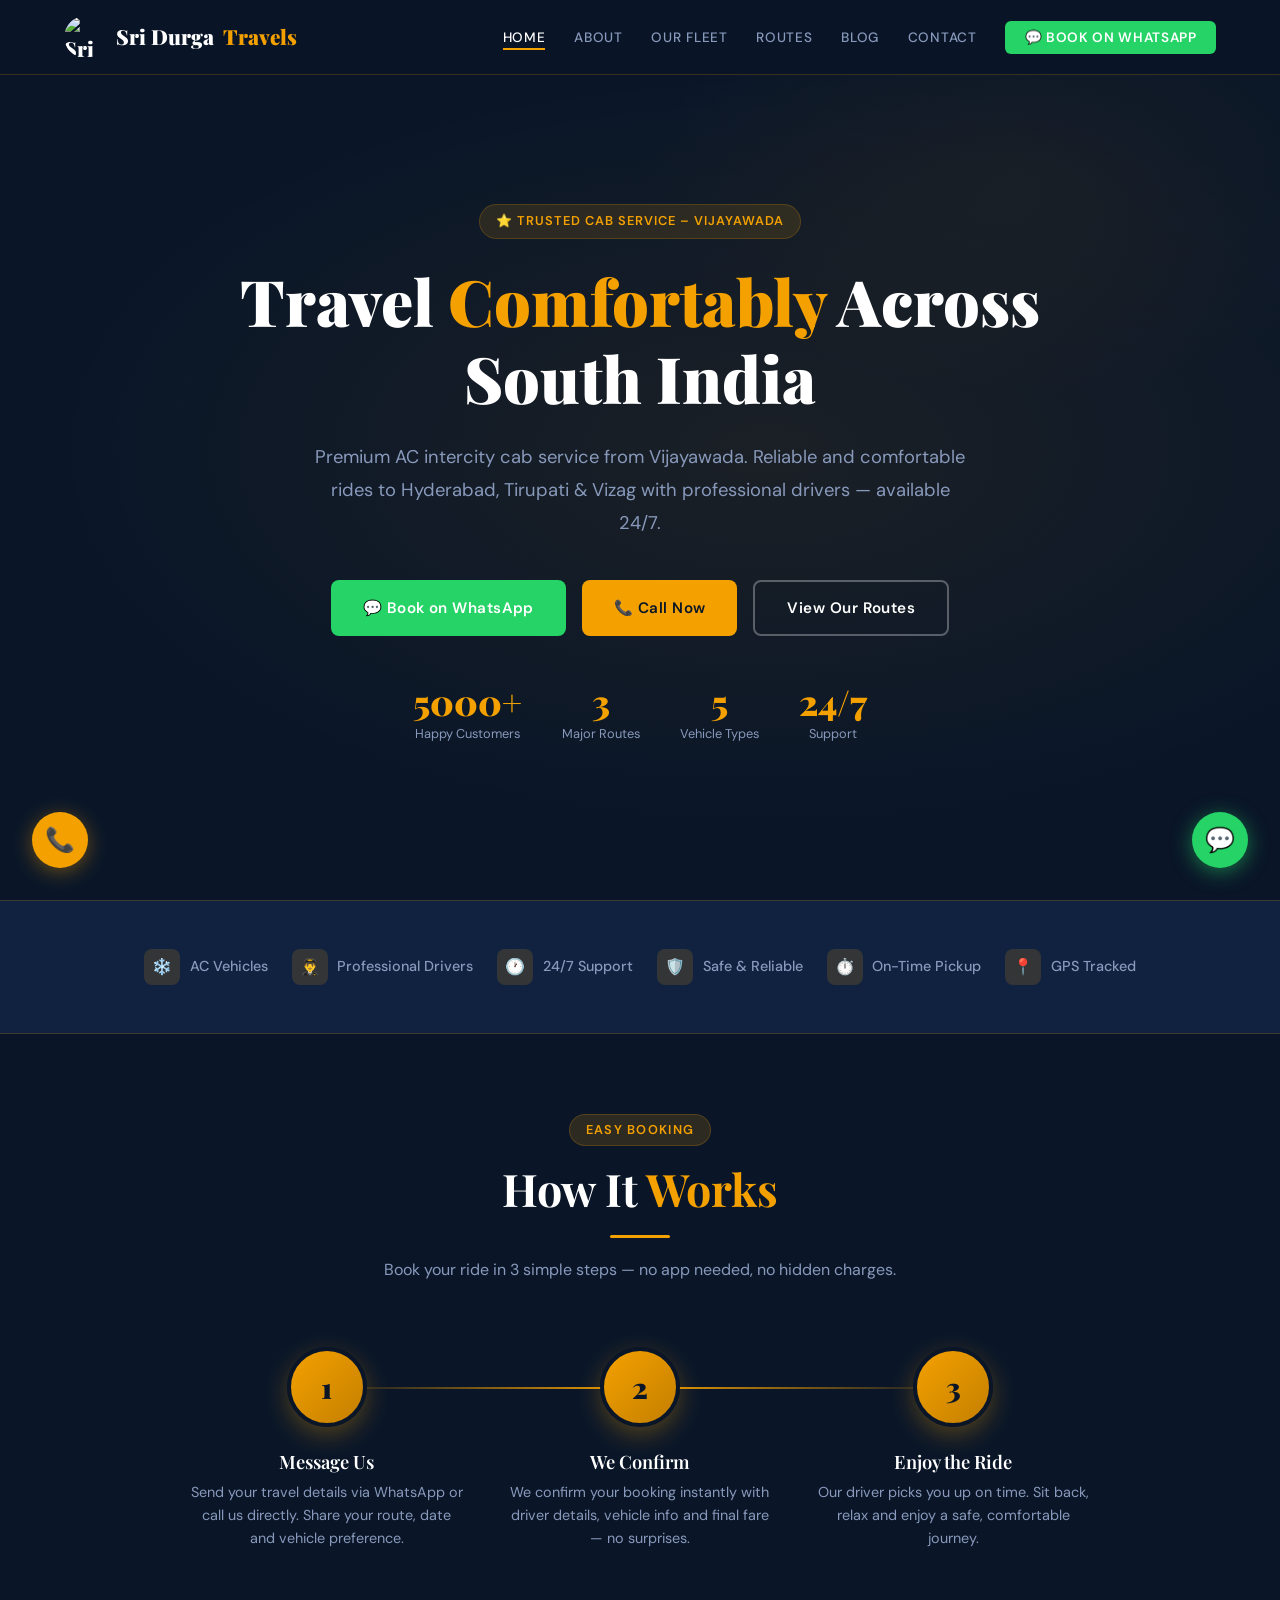
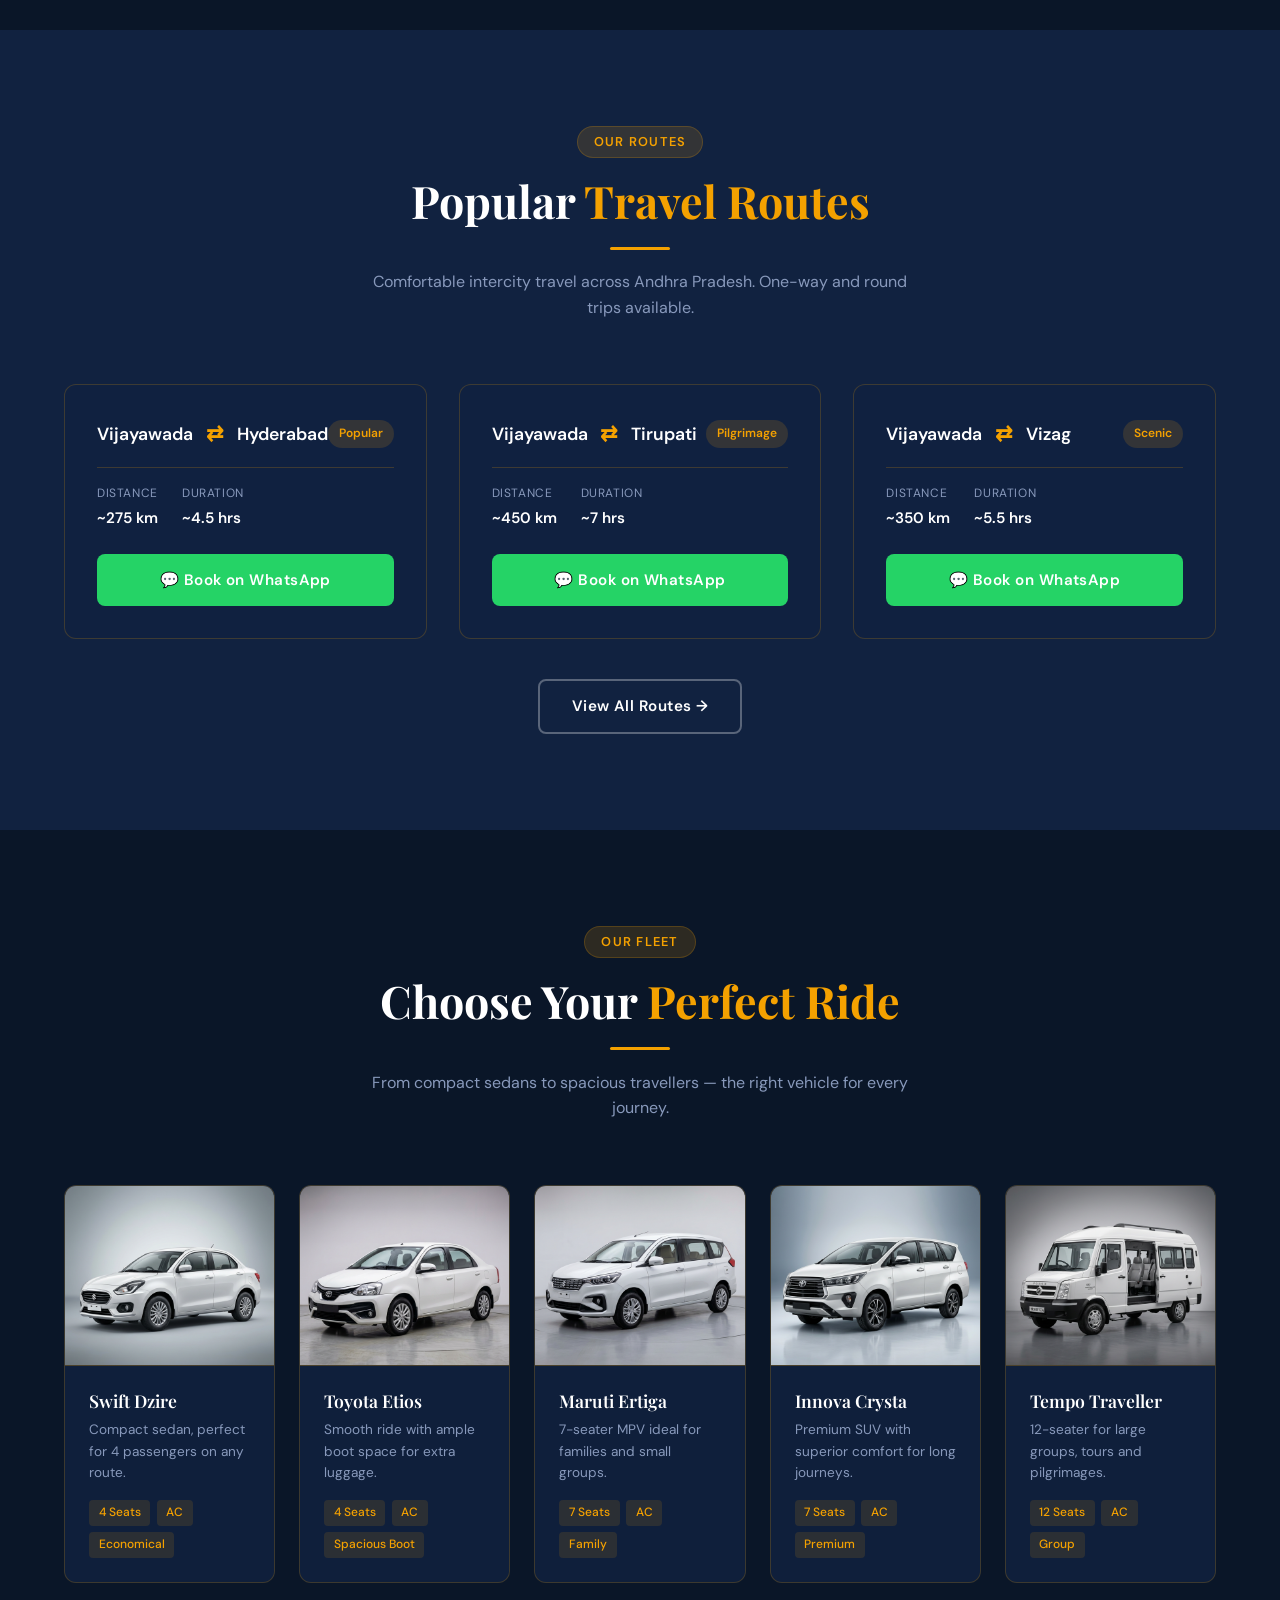
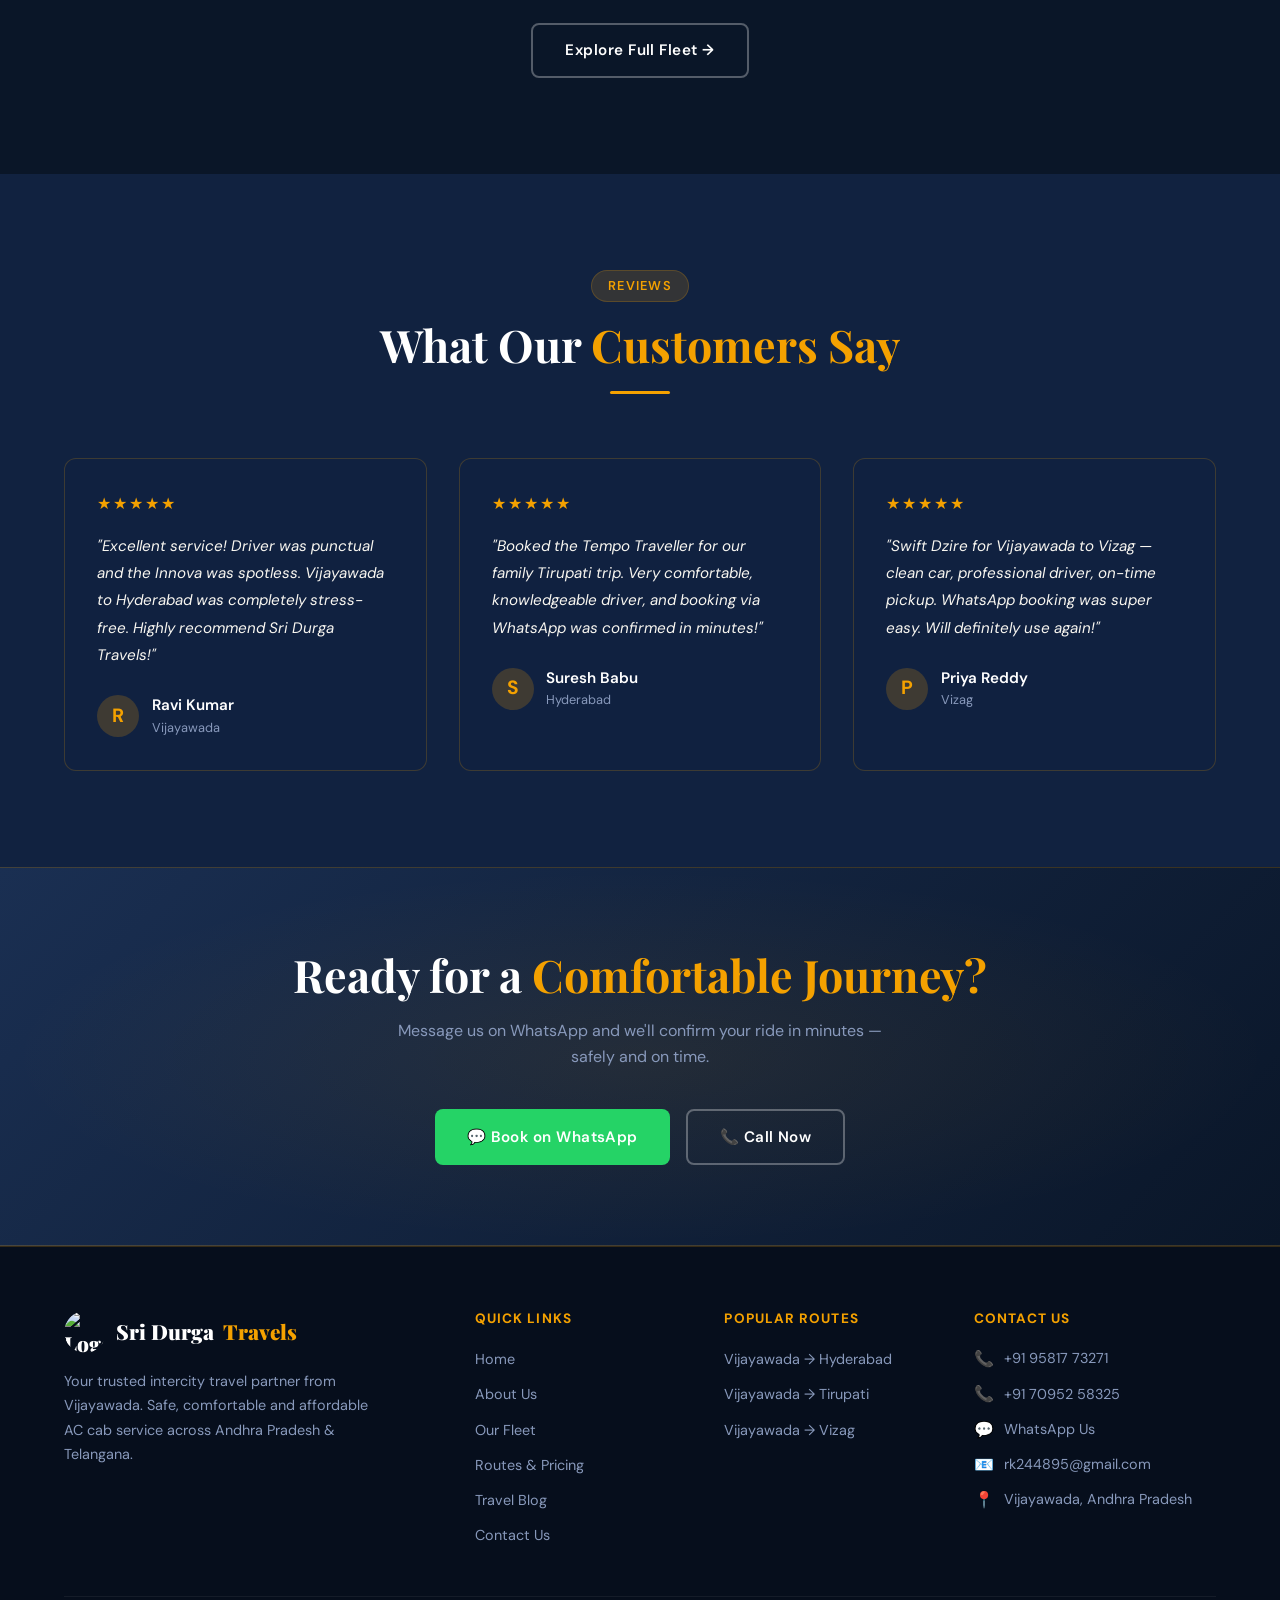
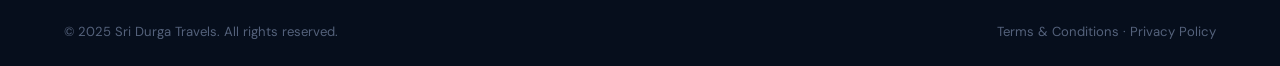
==== index.html @ 7896c354 "Initialize project" ====
<!DOCTYPE html>
<html lang="en">

<head>
  <meta charset="UTF-8" />
  <meta name="viewport" content="width=device-width, initial-scale=1.0" />
  <title>Sri Durga Travels – Premium Intercity Cab Service | Vijayawada</title>
  <meta name="description"
    content="Sri Durga Travels – Premium AC cab service from Vijayawada to Hyderabad, Tirupati, Vizag. Swift Dzire, Etios, Ertiga, Innova Crysta, Tempo Traveller.">
  <link rel="stylesheet" href="css/styles.css" />
  <style>
    .hero {
      min-height: 100vh;
      display: flex;
      align-items: center;
      padding: 8rem 5% 5rem;
      position: relative;
      overflow: hidden;
      background: var(--navy);
    }

    .hero::before {
      content: '';
      position: absolute;
      inset: 0;
      background: radial-gradient(ellipse 80% 60% at 60% 50%, rgba(244, 161, 0, 0.07) 0%, transparent 70%),
        radial-gradient(ellipse 50% 40% at 80% 20%, rgba(244, 161, 0, 0.05) 0%, transparent 60%);
    }

    .hero-road {
      position: absolute;
      bottom: 0;
      left: 0;
      right: 0;
      height: 180px;
      background: linear-gradient(to top, rgba(10, 22, 40, 0.9), transparent);
      z-index: 1;
    }

    .hero-content {
      max-width: 800px;
      margin: 0 auto;
      text-align: center;
      position: relative;
      z-index: 2;
    }

    .hero-badge {
      display: inline-flex;
      align-items: center;
      gap: 0.5rem;
      background: rgba(244, 161, 0, 0.12);
      border: 1px solid var(--border);
      padding: 0.4rem 1rem;
      border-radius: 50px;
      font-size: 0.8rem;
      font-weight: 600;
      color: var(--gold);
      letter-spacing: 0.08em;
      text-transform: uppercase;
      margin-bottom: 1.5rem;
      animation: fadeUp 0.6s ease both;
    }

    .hero-title {
      margin-bottom: 1.5rem;
      animation: fadeUp 0.6s 0.1s ease both;
      opacity: 0;
    }

    .hero-title em {
      font-style: normal;
      color: var(--gold);
    }

    .hero-desc {
      font-size: 1.15rem;
      line-height: 1.8;
      margin-bottom: 2.5rem;
      animation: fadeUp 0.6s 0.2s ease both;
      opacity: 0;
      max-width: 650px;
      margin-left: auto;
      margin-right: auto;
    }

    .hero-actions {
      display: flex;
      gap: 1rem;
      flex-wrap: wrap;
      justify-content: center;
      animation: fadeUp 0.6s 0.3s ease both;
      opacity: 0;
    }

    .hero-stats {
      display: flex;
      gap: 2.5rem;
      margin-top: 3rem;
      justify-content: center;
      animation: fadeUp 0.6s 0.4s ease both;
      opacity: 0;
    }

    .stat-num {
      font-family: 'Playfair Display', serif;
      font-size: 2.2rem;
      font-weight: 900;
      color: var(--gold);
      line-height: 1;
    }

    .stat-label {
      font-size: 0.8rem;
      color: var(--text-muted);
      margin-top: 0.3rem;
    }

    .route-card {
      padding: 2rem;
      display: flex;
      flex-direction: column;
      gap: 1rem;
    }

    .route-header {
      display: flex;
      align-items: center;
      justify-content: space-between;
    }

    .route-cities {
      display: flex;
      align-items: center;
      gap: 0.8rem;
      font-size: 1.1rem;
      font-weight: 600;
    }

    .route-arrow {
      color: var(--gold);
      font-size: 1.3rem;
    }

    .route-badge {
      background: rgba(244, 161, 0, 0.15);
      color: var(--gold);
      padding: 0.25rem 0.7rem;
      border-radius: 20px;
      font-size: 0.75rem;
      font-weight: 600;
    }

    .route-meta {
      display: flex;
      gap: 1.5rem;
    }

    .route-meta-item {
      display: flex;
      flex-direction: column;
      gap: 0.2rem;
    }

    .route-meta-label {
      font-size: 0.75rem;
      color: var(--text-muted);
      text-transform: uppercase;
      letter-spacing: 0.05em;
    }

    .route-meta-value {
      font-size: 0.95rem;
      font-weight: 600;
      color: var(--white);
    }

    .route-divider {
      height: 1px;
      background: var(--border);
    }

    .vehicle-icon {
      height: 180px;
      display: flex;
      align-items: center;
      justify-content: center;
      background: linear-gradient(135deg, rgba(244, 161, 0, 0.08), rgba(244, 161, 0, 0.02));
      border-bottom: 1px solid var(--border);
      overflow: hidden;
      padding: 0;
    }

    .vehicle-icon img {
      width: 100%;
      height: 100%;
      object-fit: cover;
      transition: var(--transition);
    }

    .card:hover .vehicle-icon img {
      transform: scale(1.05);
    }

    .vehicle-info {
      padding: 1.5rem;
    }

    .vehicle-info h3 {
      margin-bottom: 0.5rem;
      font-size: 1.1rem;
    }

    .vehicle-info p {
      font-size: 0.85rem;
      margin-bottom: 1rem;
    }

    .vehicle-tags {
      display: flex;
      flex-wrap: wrap;
      gap: 0.4rem;
    }

    .tag {
      background: rgba(244, 161, 0, 0.12);
      color: var(--gold);
      padding: 0.2rem 0.6rem;
      border-radius: 4px;
      font-size: 0.75rem;
      font-weight: 500;
    }

    .stars {
      color: var(--gold);
      font-size: 1rem;
      margin-bottom: 1rem;
      letter-spacing: 2px;
    }

    .testimonial-text {
      font-size: 0.95rem;
      color: var(--off-white);
      line-height: 1.8;
      margin-bottom: 1.5rem;
      font-style: italic;
    }

    .testimonial-author {
      display: flex;
      align-items: center;
      gap: 0.8rem;
    }

    .author-avatar {
      width: 42px;
      height: 42px;
      border-radius: 50%;
      background: rgba(244, 161, 0, 0.2);
      display: flex;
      align-items: center;
      justify-content: center;
      font-size: 1.2rem;
      font-weight: 700;
      color: var(--gold);
    }

    .author-name {
      font-weight: 600;
      font-size: 0.95rem;
    }

    .author-city {
      font-size: 0.8rem;
      color: var(--text-muted);
    }

    .cta-section {
      padding: 5rem 5%;
      text-align: center;
      background: linear-gradient(135deg, var(--navy-mid), var(--navy));
      border-top: 1px solid var(--border);
      border-bottom: 1px solid var(--border);
      position: relative;
      overflow: hidden;
    }

    .cta-section::before {
      content: '';
      position: absolute;
      inset: 0;
      background: radial-gradient(ellipse at 50% 50%, rgba(244, 161, 0, 0.08) 0%, transparent 70%);
    }

    .cta-section>* {
      position: relative;
      z-index: 1;
    }

    .cta-section h2 {
      margin-bottom: 1rem;
    }

    .cta-section p {
      max-width: 500px;
      margin: 0 auto 2.5rem;
    }

    .cta-actions {
      display: flex;
      gap: 1rem;
      justify-content: center;
      flex-wrap: wrap;
    }

    @media (max-width: 768px) {
      .hero {
        padding: 6rem 4% 3rem;
        min-height: auto;
      }

      .hero-desc {
        font-size: 0.95rem;
        margin-bottom: 1.8rem;
      }

      .hero-stats {
        gap: 1.2rem;
        flex-wrap: wrap;
        margin-top: 2rem;
      }

      .stat-num {
        font-size: 1.6rem;
      }

      .stat-label {
        font-size: 0.72rem;
      }

      .vehicle-icon {
        height: 150px;
      }

      .route-card {
        padding: 1.2rem;
      }

      .route-meta {
        gap: 1rem;
      }

      .cta-section {
        padding: 3.5rem 4%;
      }
    }

    @media (max-width: 480px) {
      .hero {
        padding: 5.5rem 3.5% 2.5rem;
      }

      .hero-badge {
        font-size: 0.7rem;
        padding: 0.3rem 0.8rem;
        margin-bottom: 1rem;
      }

      .hero-desc {
        font-size: 0.88rem;
        line-height: 1.6;
        margin-bottom: 1.5rem;
      }

      .hero-actions .btn {
        width: 100%;
        justify-content: center;
      }

      .hero-stats {
        gap: 1rem;
      }

      .stat-num {
        font-size: 1.4rem;
      }

      .vehicle-icon {
        height: 130px;
      }

      .route-cities {
        font-size: 0.95rem;
        gap: 0.5rem;
      }

      .cta-section {
        padding: 2.5rem 3.5%;
      }
    }
  </style>
</head>

<body>

  <nav class="navbar">
    <a href="index.html" class="logo">
      <div class="logo-icon"><img src="images/logo.png" alt="Sri Durga Travels Logo"></div> Sri Durga
      <span>Travels</span>
    </a>
    <ul class="nav-links">
      <li><a href="index.html">Home</a></li>
      <li><a href="about.html">About</a></li>
      <li><a href="fleet.html">Our Fleet</a></li>
      <li><a href="routes.html">Routes</a></li>
      <li><a href="blog.html">Blog</a></li>
      <li><a href="contact.html">Contact</a></li>
      <li><a href="https://wa.me/919581773271" target="_blank" class="nav-cta">💬 Book on WhatsApp</a></li>
    </ul>
    <button class="hamburger"><span></span><span></span><span></span></button>
  </nav>
  <nav class="mobile-menu">
    <a href="index.html">Home</a>
    <a href="about.html">About</a>
    <a href="fleet.html">Our Fleet</a>
    <a href="routes.html">Routes</a>
    <a href="blog.html">Blog</a>
    <a href="contact.html">Contact</a>
    <a href="https://wa.me/919581773271" target="_blank">💬 Book on WhatsApp</a>
  </nav>

  <!-- HERO -->
  <section class="hero">
    <div class="hero-road"></div>
    <div class="hero-content">
      <div class="hero-badge">⭐ Trusted Cab Service – Vijayawada</div>
      <h1 class="hero-title">Travel <em>Comfortably</em> Across South India</h1>
      <p class="hero-desc">Premium AC intercity cab service from Vijayawada. Reliable and comfortable rides to
        Hyderabad, Tirupati & Vizag with professional drivers — available 24/7.</p>
      <div class="hero-actions">
        <a href="https://wa.me/919581773271" target="_blank" class="btn btn-whatsapp">💬 Book on WhatsApp</a>
        <a href="tel:+919581773271" class="btn btn-primary">📞 Call Now</a>
        <a href="routes.html" class="btn btn-outline">View Our Routes</a>
      </div>
      <div class="hero-stats">
        <div>
          <div class="stat-num">5000+</div>
          <div class="stat-label">Happy Customers</div>
        </div>
        <div>
          <div class="stat-num">3</div>
          <div class="stat-label">Major Routes</div>
        </div>
        <div>
          <div class="stat-num">5</div>
          <div class="stat-label">Vehicle Types</div>
        </div>
        <div>
          <div class="stat-num">24/7</div>
          <div class="stat-label">Support</div>
        </div>
      </div>
    </div>
  </section>

  <!-- TRUST BADGES -->
  <div class="trust-badges">
    <div class="badge">
      <div class="badge-icon">❄️</div> AC Vehicles
    </div>
    <div class="badge">
      <div class="badge-icon">👨‍✈️</div> Professional Drivers
    </div>
    <div class="badge">
      <div class="badge-icon">🕐</div> 24/7 Support
    </div>
    <div class="badge">
      <div class="badge-icon">🛡️</div> Safe & Reliable
    </div>
    <div class="badge">
      <div class="badge-icon">⏱️</div> On-Time Pickup
    </div>
    <div class="badge">
      <div class="badge-icon">📍</div> GPS Tracked
    </div>
  </div>

  <!-- HOW IT WORKS -->
  <section class="how-it-works">
    <div class="section-header">
      <span class="section-tag">Easy Booking</span>
      <h2>How It <span class="gold-text">Works</span></h2>
      <div class="divider"></div>
      <p>Book your ride in 3 simple steps — no app needed, no hidden charges.</p>
    </div>
    <div class="steps-grid">
      <div class="step-card reveal">
        <div class="step-number">1</div>
        <h3>Message Us</h3>
        <p>Send your travel details via WhatsApp or call us directly. Share your route, date and vehicle preference.</p>
      </div>
      <div class="step-card reveal delay-1">
        <div class="step-number">2</div>
        <h3>We Confirm</h3>
        <p>We confirm your booking instantly with driver details, vehicle info and final fare — no surprises.</p>
      </div>
      <div class="step-card reveal delay-2">
        <div class="step-number">3</div>
        <h3>Enjoy the Ride</h3>
        <p>Our driver picks you up on time. Sit back, relax and enjoy a safe, comfortable journey.</p>
      </div>
    </div>
  </section>

  <!-- ROUTES -->
  <section style="background:var(--navy-light);">
    <div class="section-header">
      <span class="section-tag">Our Routes</span>
      <h2>Popular <span class="gold-text">Travel Routes</span></h2>
      <div class="divider"></div>
      <p>Comfortable intercity travel across Andhra Pradesh. One-way and round trips available.</p>
    </div>
    <div class="grid-3">
      <div class="card route-card reveal">
        <div class="route-header">
          <div class="route-cities">Vijayawada <span class="route-arrow">⇄</span> Hyderabad</div><span
            class="route-badge">Popular</span>
        </div>
        <div class="route-divider"></div>
        <div class="route-meta">
          <div class="route-meta-item"><span class="route-meta-label">Distance</span><span class="route-meta-value">~275
              km</span></div>
          <div class="route-meta-item"><span class="route-meta-label">Duration</span><span class="route-meta-value">~4.5
              hrs</span></div>
        </div>
        <a href="https://wa.me/919581773271?text=Hi! I need a cab from Vijayawada to Hyderabad." target="_blank"
          class="btn btn-whatsapp" style="width:100%;justify-content:center;margin-top:0.5rem;">💬 Book on WhatsApp</a>
      </div>
      <div class="card route-card reveal delay-1">
        <div class="route-header">
          <div class="route-cities">Vijayawada <span class="route-arrow">⇄</span> Tirupati</div><span
            class="route-badge">Pilgrimage</span>
        </div>
        <div class="route-divider"></div>
        <div class="route-meta">
          <div class="route-meta-item"><span class="route-meta-label">Distance</span><span class="route-meta-value">~450
              km</span></div>
          <div class="route-meta-item"><span class="route-meta-label">Duration</span><span class="route-meta-value">~7
              hrs</span></div>
        </div>
        <a href="https://wa.me/919581773271?text=Hi! I need a cab from Vijayawada to Tirupati." target="_blank"
          class="btn btn-whatsapp" style="width:100%;justify-content:center;margin-top:0.5rem;">💬 Book on WhatsApp</a>
      </div>
      <div class="card route-card reveal delay-2">
        <div class="route-header">
          <div class="route-cities">Vijayawada <span class="route-arrow">⇄</span> Vizag</div><span
            class="route-badge">Scenic</span>
        </div>
        <div class="route-divider"></div>
        <div class="route-meta">
          <div class="route-meta-item"><span class="route-meta-label">Distance</span><span class="route-meta-value">~350
              km</span></div>
          <div class="route-meta-item"><span class="route-meta-label">Duration</span><span class="route-meta-value">~5.5
              hrs</span></div>
        </div>
        <a href="https://wa.me/919581773271?text=Hi! I need a cab from Vijayawada to Vizag." target="_blank"
          class="btn btn-whatsapp" style="width:100%;justify-content:center;margin-top:0.5rem;">💬 Book on WhatsApp</a>
      </div>
    </div>
    <div style="text-align:center;margin-top:2.5rem;"><a href="routes.html" class="btn btn-outline">View All Routes
        →</a></div>
  </section>

  <!-- FLEET -->
  <section>
    <div class="section-header">
      <span class="section-tag">Our Fleet</span>
      <h2>Choose Your <span class="gold-text">Perfect Ride</span></h2>
      <div class="divider"></div>
      <p>From compact sedans to spacious travellers — the right vehicle for every journey.</p>
    </div>
    <div style="display:grid;grid-template-columns:repeat(auto-fit,minmax(200px,1fr));gap:1.5rem;">
      <div class="card reveal">
        <div class="vehicle-icon"><img src="images/swift-dzire.png" alt="Swift Dzire Sedan" loading="lazy"></div>
        <div class="vehicle-info">
          <h3>Swift Dzire</h3>
          <p>Compact sedan, perfect for 4 passengers on any route.</p>
          <div class="vehicle-tags"><span class="tag">4 Seats</span><span class="tag">AC</span><span
              class="tag">Economical</span></div>
        </div>
      </div>
      <div class="card reveal delay-1">
        <div class="vehicle-icon"><img src="images/toyota-etios.png" alt="Toyota Etios Sedan" loading="lazy"></div>
        <div class="vehicle-info">
          <h3>Toyota Etios</h3>
          <p>Smooth ride with ample boot space for extra luggage.</p>
          <div class="vehicle-tags"><span class="tag">4 Seats</span><span class="tag">AC</span><span
              class="tag">Spacious Boot</span></div>
        </div>
      </div>
      <div class="card reveal delay-2">
        <div class="vehicle-icon"><img src="images/ertiga.png" alt="Maruti Ertiga MPV" loading="lazy"></div>
        <div class="vehicle-info">
          <h3>Maruti Ertiga</h3>
          <p>7-seater MPV ideal for families and small groups.</p>
          <div class="vehicle-tags"><span class="tag">7 Seats</span><span class="tag">AC</span><span
              class="tag">Family</span></div>
        </div>
      </div>
      <div class="card reveal delay-3">
        <div class="vehicle-icon"><img src="images/innova-crysta.png" alt="Toyota Innova Crysta SUV" loading="lazy">
        </div>
        <div class="vehicle-info">
          <h3>Innova Crysta</h3>
          <p>Premium SUV with superior comfort for long journeys.</p>
          <div class="vehicle-tags"><span class="tag">7 Seats</span><span class="tag">AC</span><span
              class="tag">Premium</span></div>
        </div>
      </div>
      <div class="card reveal delay-4">
        <div class="vehicle-icon"><img src="images/tempo-traveller.png" alt="Tempo Traveller Van" loading="lazy"></div>
        <div class="vehicle-info">
          <h3>Tempo Traveller</h3>
          <p>12-seater for large groups, tours and pilgrimages.</p>
          <div class="vehicle-tags"><span class="tag">12 Seats</span><span class="tag">AC</span><span
              class="tag">Group</span></div>
        </div>
      </div>
    </div>
    <div style="text-align:center;margin-top:2.5rem;"><a href="fleet.html" class="btn btn-outline">Explore Full Fleet
        →</a></div>
  </section>

  <!-- TESTIMONIALS -->
  <section style="background:var(--navy-light);">
    <div class="section-header">
      <span class="section-tag">Reviews</span>
      <h2>What Our <span class="gold-text">Customers Say</span></h2>
      <div class="divider"></div>
    </div>
    <div class="grid-3">
      <div class="card reveal" style="padding:2rem;">
        <div class="stars">★★★★★</div>
        <p class="testimonial-text">"Excellent service! Driver was punctual and the Innova was spotless. Vijayawada to
          Hyderabad was completely stress-free. Highly recommend Sri Durga Travels!"</p>
        <div class="testimonial-author">
          <div class="author-avatar">R</div>
          <div>
            <div class="author-name">Ravi Kumar</div>
            <div class="author-city">Vijayawada</div>
          </div>
        </div>
      </div>
      <div class="card reveal delay-1" style="padding:2rem;">
        <div class="stars">★★★★★</div>
        <p class="testimonial-text">"Booked the Tempo Traveller for our family Tirupati trip. Very comfortable,
          knowledgeable driver, and booking via WhatsApp was confirmed in minutes!"</p>
        <div class="testimonial-author">
          <div class="author-avatar">S</div>
          <div>
            <div class="author-name">Suresh Babu</div>
            <div class="author-city">Hyderabad</div>
          </div>
        </div>
      </div>
      <div class="card reveal delay-2" style="padding:2rem;">
        <div class="stars">★★★★★</div>
        <p class="testimonial-text">"Swift Dzire for Vijayawada to Vizag — clean car, professional driver, on-time
          pickup. WhatsApp booking was super easy. Will definitely use again!"</p>
        <div class="testimonial-author">
          <div class="author-avatar">P</div>
          <div>
            <div class="author-name">Priya Reddy</div>
            <div class="author-city">Vizag</div>
          </div>
        </div>
      </div>
    </div>
  </section>

  <!-- CTA -->
  <section class="cta-section">
    <h2>Ready for a <span class="gold-text">Comfortable Journey?</span></h2>
    <p>Message us on WhatsApp and we'll confirm your ride in minutes — safely and on time.</p>
    <div class="cta-actions">
      <a href="https://wa.me/919581773271" target="_blank" class="btn btn-whatsapp">💬 Book on WhatsApp</a>
      <a href="tel:+919581773271" class="btn btn-outline">📞 Call Now</a>
    </div>
  </section>

  <!-- FOOTER -->
  <footer>
    <div class="footer-grid">
      <div class="footer-brand">
        <a href="index.html" class="logo">
          <div class="logo-icon"><img src="images/logo.png" alt="Logo"></div> Sri Durga <span>Travels</span>
        </a>
        <p>Your trusted intercity travel partner from Vijayawada. Safe, comfortable and affordable AC cab service across
          Andhra Pradesh & Telangana.</p>
      </div>
      <div class="footer-col">
        <h4>Quick Links</h4>
        <ul>
          <li><a href="index.html">Home</a></li>
          <li><a href="about.html">About Us</a></li>
          <li><a href="fleet.html">Our Fleet</a></li>
          <li><a href="routes.html">Routes & Pricing</a></li>
          <li><a href="blog.html">Travel Blog</a></li>
          <li><a href="contact.html">Contact Us</a></li>
        </ul>
      </div>
      <div class="footer-col">
        <h4>Popular Routes</h4>
        <ul>
          <li><a href="routes.html">Vijayawada → Hyderabad</a></li>
          <li><a href="routes.html">Vijayawada → Tirupati</a></li>
          <li><a href="routes.html">Vijayawada → Vizag</a></li>
        </ul>
      </div>
      <div class="footer-col">
        <h4>Contact Us</h4>
        <div class="footer-contact-item"><span>📞</span><a href="tel:+919581773271">+91 95817 73271</a></div>
        <div class="footer-contact-item"><span>📞</span><a href="tel:+917095258325">+91 70952 58325</a></div>
        <div class="footer-contact-item"><span>💬</span><a href="https://wa.me/919581773271" target="_blank">WhatsApp
            Us</a></div>
        <div class="footer-contact-item"><span>📧</span><a href="mailto:rk244895@gmail.com">rk244895@gmail.com</a></div>
        <div class="footer-contact-item"><span>📍</span>Vijayawada, Andhra Pradesh</div>
      </div>
    </div>
    <div class="footer-bottom">
      <p>© 2025 Sri Durga Travels. All rights reserved.</p>
      <p><a href="terms.html" style="color:inherit;">Terms & Conditions</a> · <a href="terms.html"
          style="color:inherit;">Privacy Policy</a></p>
    </div>
  </footer>

  <a href="https://wa.me/919581773271" target="_blank" class="whatsapp-float">💬</a>
  <a href="tel:+919581773271" class="call-float">📞</a>
  <button class="back-to-top" aria-label="Back to top">▲</button>

  <script src="js/main.js"></script>
</body>

</html>
---- css/styles.css ----
@import url('https://fonts.googleapis.com/css2?family=Playfair+Display:wght@400;600;700;900&family=DM+Sans:wght@300;400;500;600;700&display=swap');

:root {
  --navy: #0A1628;
  --navy-light: #112240;
  --navy-mid: #1a2f52;
  --gold: #F4A100;
  --gold-light: #FFB830;
  --gold-dark: #C47F00;
  --white: #FFFFFF;
  --off-white: #F8F6F0;
  --text-muted: #8899BB;
  --card-bg: rgba(17, 34, 64, 0.8);
  --border: rgba(244, 161, 0, 0.2);
  --shadow: 0 20px 60px rgba(0, 0, 0, 0.4);
  --radius: 12px;
  --transition: all 0.35s cubic-bezier(0.4, 0, 0.2, 1);
}

*,
*::before,
*::after {
  box-sizing: border-box;
  margin: 0;
  padding: 0;
}

html {
  scroll-behavior: smooth;
}

body {
  font-family: 'DM Sans', sans-serif;
  background: var(--navy);
  color: var(--white);
  overflow-x: hidden;
  line-height: 1.6;
}

::-webkit-scrollbar {
  width: 6px;
}

::-webkit-scrollbar-track {
  background: var(--navy);
}

::-webkit-scrollbar-thumb {
  background: var(--gold);
  border-radius: 3px;
}

h1,
h2,
h3,
h4 {
  font-family: 'Playfair Display', serif;
  line-height: 1.2;
}

h1 {
  font-size: clamp(2.2rem, 5vw, 4rem);
  font-weight: 900;
}

h2 {
  font-size: clamp(1.8rem, 3.5vw, 2.8rem);
  font-weight: 700;
}

h3 {
  font-size: clamp(1.2rem, 2vw, 1.6rem);
  font-weight: 600;
}

p {
  font-size: 1rem;
  color: var(--text-muted);
}

a {
  text-decoration: none;
  color: inherit;
}

/* ── NAVBAR ── */
.navbar {
  position: fixed;
  top: 0;
  left: 0;
  right: 0;
  z-index: 1000;
  display: flex;
  align-items: center;
  justify-content: space-between;
  padding: 1rem 5%;
  background: rgba(10, 22, 40, 0.95);
  backdrop-filter: blur(20px);
  border-bottom: 1px solid var(--border);
  transition: var(--transition);
}

.navbar.scrolled {
  padding: 0.7rem 5%;
  box-shadow: 0 4px 30px rgba(0, 0, 0, 0.5);
}

.logo {
  display: flex;
  align-items: center;
  gap: 0.6rem;
  font-family: 'Playfair Display', serif;
  font-size: 1.3rem;
  font-weight: 900;
  color: var(--white);
}

.logo span {
  color: var(--gold);
}

.logo-icon {
  width: 42px;
  height: 42px;
  border-radius: 50%;
  overflow: hidden;
  display: flex;
  align-items: center;
  justify-content: center;
  flex-shrink: 0;
  background: transparent;
}

.logo-icon img {
  width: 100%;
  height: 100%;
  object-fit: cover;
  border-radius: 50%;
}

.nav-links {
  display: flex;
  align-items: center;
  gap: 1.8rem;
  list-style: none;
}

.nav-links a {
  font-size: 0.85rem;
  font-weight: 500;
  letter-spacing: 0.05em;
  color: var(--text-muted);
  transition: var(--transition);
  text-transform: uppercase;
  position: relative;
}

.nav-links a::after {
  content: '';
  position: absolute;
  bottom: -4px;
  left: 0;
  width: 0;
  height: 2px;
  background: var(--gold);
  transition: var(--transition);
}

.nav-links a:hover,
.nav-links a.active {
  color: var(--white);
}

.nav-links a:hover::after,
.nav-links a.active::after {
  width: 100%;
}

.nav-cta {
  background: #25D366 !important;
  color: white !important;
  padding: 0.5rem 1.2rem;
  border-radius: 6px;
  font-weight: 600 !important;
}

.nav-cta:hover {
  background: #1EBE57 !important;
  transform: translateY(-1px);
}

.nav-cta::after {
  display: none !important;
}

.hamburger {
  display: none;
  flex-direction: column;
  gap: 5px;
  cursor: pointer;
  background: none;
  border: none;
  padding: 4px;
}

.hamburger span {
  width: 24px;
  height: 2px;
  background: var(--white);
  transition: var(--transition);
  border-radius: 2px;
}

.hamburger.open span:nth-child(1) {
  transform: rotate(45deg) translate(5px, 5px);
}

.hamburger.open span:nth-child(2) {
  opacity: 0;
}

.hamburger.open span:nth-child(3) {
  transform: rotate(-45deg) translate(5px, -5px);
}

.mobile-menu {
  display: none;
  position: fixed;
  top: 70px;
  left: 0;
  right: 0;
  z-index: 999;
  background: rgba(10, 22, 40, 0.98);
  backdrop-filter: blur(16px);
  padding: 2rem 5%;
  flex-direction: column;
  gap: 1.5rem;
  border-bottom: 1px solid var(--border);
}

.mobile-menu.open {
  display: flex;
}

.mobile-menu a {
  font-size: 1.1rem;
  font-weight: 500;
  color: var(--text-muted);
  text-transform: uppercase;
  letter-spacing: 0.05em;
  transition: var(--transition);
}

.mobile-menu a:hover,
.mobile-menu a.active {
  color: var(--gold);
}

/* ── BUTTONS ── */
.btn {
  display: inline-flex;
  align-items: center;
  gap: 0.5rem;
  padding: 0.85rem 2rem;
  border-radius: 8px;
  font-family: 'DM Sans', sans-serif;
  font-size: 0.95rem;
  font-weight: 600;
  cursor: pointer;
  border: none;
  transition: var(--transition);
  letter-spacing: 0.03em;
}

.btn-primary {
  background: var(--gold);
  color: var(--navy);
}

.btn-primary:hover {
  background: var(--gold-light);
  transform: translateY(-2px);
  box-shadow: 0 8px 25px rgba(244, 161, 0, 0.4);
}

.btn-outline {
  background: transparent;
  color: var(--white);
  border: 2px solid rgba(255, 255, 255, 0.3);
}

.btn-outline:hover {
  border-color: var(--gold);
  color: var(--gold);
  transform: translateY(-2px);
}

.btn-whatsapp {
  background: #25D366;
  color: white;
}

.btn-whatsapp:hover {
  background: #1EBE57;
  transform: translateY(-2px);
  box-shadow: 0 8px 25px rgba(37, 211, 102, 0.4);
}

/* ── SECTIONS ── */
section {
  padding: 6rem 5%;
}

.section-tag {
  display: inline-block;
  background: rgba(244, 161, 0, 0.15);
  color: var(--gold);
  border: 1px solid var(--border);
  padding: 0.3rem 1rem;
  border-radius: 50px;
  font-size: 0.8rem;
  font-weight: 600;
  letter-spacing: 0.1em;
  text-transform: uppercase;
  margin-bottom: 1rem;
}

.section-header {
  text-align: center;
  margin-bottom: 4rem;
}

.section-header h2 {
  margin-bottom: 1rem;
}

.section-header p {
  max-width: 550px;
  margin: 0 auto;
}

.gold-text {
  color: var(--gold);
}

.divider {
  width: 60px;
  height: 3px;
  background: var(--gold);
  margin: 1.2rem auto;
  border-radius: 2px;
}

/* ── CARDS ── */
.card {
  background: var(--card-bg);
  border: 1px solid var(--border);
  border-radius: var(--radius);
  overflow: hidden;
  transition: var(--transition);
}

.card:hover {
  transform: translateY(-6px);
  border-color: rgba(244, 161, 0, 0.5);
  box-shadow: var(--shadow);
}

/* ── GRIDS ── */
.grid-2 {
  display: grid;
  grid-template-columns: repeat(2, 1fr);
  gap: 2rem;
}

.grid-3 {
  display: grid;
  grid-template-columns: repeat(3, 1fr);
  gap: 2rem;
}

.grid-4 {
  display: grid;
  grid-template-columns: repeat(4, 1fr);
  gap: 1.5rem;
}

/* ── TRUST BADGES ── */
.trust-badges {
  display: flex;
  flex-wrap: wrap;
  justify-content: center;
  gap: 1.5rem;
  padding: 3rem 5%;
  background: var(--navy-light);
  border-top: 1px solid var(--border);
  border-bottom: 1px solid var(--border);
}

.badge {
  display: flex;
  align-items: center;
  gap: 0.6rem;
  font-size: 0.9rem;
  font-weight: 500;
  color: var(--text-muted);
}

.badge-icon {
  width: 36px;
  height: 36px;
  background: rgba(244, 161, 0, 0.15);
  border-radius: 8px;
  display: flex;
  align-items: center;
  justify-content: center;
  font-size: 1rem;
  color: var(--gold);
}

/* ── HOW IT WORKS ── */
.how-it-works {
  padding: 5rem 5%;
  background: var(--navy);
}

.steps-grid {
  display: grid;
  grid-template-columns: repeat(3, 1fr);
  gap: 2.5rem;
  max-width: 900px;
  margin: 0 auto;
  position: relative;
}

.steps-grid::before {
  content: '';
  position: absolute;
  top: 40px;
  left: 15%;
  right: 15%;
  height: 2px;
  background: linear-gradient(90deg, transparent, var(--gold), transparent);
  z-index: 0;
}

.step-card {
  text-align: center;
  position: relative;
  z-index: 1;
}

.step-number {
  width: 80px;
  height: 80px;
  border-radius: 50%;
  margin: 0 auto 1.5rem;
  background: linear-gradient(135deg, var(--gold), var(--gold-dark));
  display: flex;
  align-items: center;
  justify-content: center;
  font-family: 'Playfair Display', serif;
  font-size: 1.8rem;
  font-weight: 900;
  color: var(--navy);
  border: 4px solid var(--navy);
  box-shadow: 0 8px 25px rgba(244, 161, 0, 0.3);
}

.step-card h3 {
  margin-bottom: 0.5rem;
  font-size: 1.15rem;
}

.step-card p {
  font-size: 0.9rem;
  line-height: 1.6;
}

/* ── FOOTER ── */
footer {
  background: #060E1C;
  border-top: 1px solid var(--border);
  padding: 4rem 5% 0;
}

.footer-grid {
  display: grid;
  grid-template-columns: 1.8fr 1fr 1fr 1.2fr;
  gap: 3rem;
  max-width: 1200px;
  margin: 0 auto;
  padding-bottom: 3rem;
}

.footer-brand {}

.footer-brand .logo {
  margin-bottom: 1rem;
}

.footer-brand>p {
  margin-top: 0.5rem;
  font-size: 0.9rem;
  line-height: 1.7;
  color: var(--text-muted);
  max-width: 320px;
}

.footer-col h4 {
  font-family: 'DM Sans', sans-serif;
  font-size: 0.85rem;
  font-weight: 700;
  margin-bottom: 1.2rem;
  color: var(--gold);
  text-transform: uppercase;
  letter-spacing: 0.08em;
}

.footer-col ul {
  list-style: none;
  display: flex;
  flex-direction: column;
  gap: 0.6rem;
}

.footer-col ul li a {
  font-size: 0.9rem;
  color: var(--text-muted);
  transition: var(--transition);
}

.footer-col ul li a:hover {
  color: var(--white);
  padding-left: 4px;
}

.footer-contact-item {
  display: flex;
  align-items: center;
  gap: 0.6rem;
  font-size: 0.9rem;
  color: var(--text-muted);
  margin-bottom: 0.6rem;
}

.footer-contact-item a {
  color: var(--text-muted);
  transition: var(--transition);
}

.footer-contact-item a:hover {
  color: var(--gold);
}

.footer-contact-item span {
  color: var(--gold);
  font-size: 1rem;
}

.footer-bottom {
  border-top: 1px solid rgba(255, 255, 255, 0.06);
  padding: 1.5rem 0;
  max-width: 1200px;
  margin: 0 auto;
  display: flex;
  justify-content: space-between;
  align-items: center;
  flex-wrap: wrap;
  gap: 0.5rem;
}

.footer-bottom p {
  font-size: 0.82rem;
  color: rgba(136, 153, 187, 0.6);
}

/* ── FLOATING BUTTONS ── */
.whatsapp-float {
  position: fixed;
  bottom: 2rem;
  right: 2rem;
  z-index: 999;
  width: 56px;
  height: 56px;
  background: #25D366;
  border-radius: 50%;
  display: flex;
  align-items: center;
  justify-content: center;
  font-size: 1.5rem;
  color: white;
  box-shadow: 0 4px 20px rgba(37, 211, 102, 0.5);
  transition: var(--transition);
  text-decoration: none;
  animation: pulse-wa 2.5s infinite;
}

.whatsapp-float:hover {
  transform: scale(1.1);
}

@keyframes pulse-wa {

  0%,
  100% {
    box-shadow: 0 4px 20px rgba(37, 211, 102, 0.5);
  }

  50% {
    box-shadow: 0 4px 40px rgba(37, 211, 102, 0.8);
  }
}

.call-float {
  position: fixed;
  bottom: 2rem;
  left: 2rem;
  z-index: 999;
  width: 56px;
  height: 56px;
  background: var(--gold);
  border-radius: 50%;
  display: flex;
  align-items: center;
  justify-content: center;
  font-size: 1.5rem;
  color: var(--navy);
  box-shadow: 0 4px 20px rgba(244, 161, 0, 0.4);
  transition: var(--transition);
  text-decoration: none;
  animation: pulse-call 2.5s infinite;
}

.call-float:hover {
  transform: scale(1.1);
}

@keyframes pulse-call {

  0%,
  100% {
    box-shadow: 0 4px 20px rgba(244, 161, 0, 0.4);
  }

  50% {
    box-shadow: 0 4px 40px rgba(244, 161, 0, 0.7);
  }
}

/* ── BACK TO TOP ── */
.back-to-top {
  position: fixed;
  bottom: 6rem;
  right: 2rem;
  z-index: 998;
  width: 44px;
  height: 44px;
  border-radius: 50%;
  background: rgba(17, 34, 64, 0.9);
  border: 1px solid var(--border);
  color: var(--gold);
  font-size: 1.2rem;
  display: flex;
  align-items: center;
  justify-content: center;
  cursor: pointer;
  opacity: 0;
  visibility: hidden;
  transition: var(--transition);
  backdrop-filter: blur(8px);
}

.back-to-top.visible {
  opacity: 1;
  visibility: visible;
}

.back-to-top:hover {
  background: var(--gold);
  color: var(--navy);
  transform: translateY(-3px);
}

/* ── PAGE HERO ── */
.page-hero {
  padding: 10rem 5% 5rem;
  text-align: center;
  background: linear-gradient(135deg, var(--navy) 0%, var(--navy-mid) 100%);
  position: relative;
  overflow: hidden;
}

.page-hero::before {
  content: '';
  position: absolute;
  inset: 0;
  background: radial-gradient(ellipse at 50% 0%, rgba(244, 161, 0, 0.12) 0%, transparent 65%);
}

.page-hero h1 {
  position: relative;
  z-index: 1;
  margin-bottom: 1rem;
}

.page-hero p {
  position: relative;
  z-index: 1;
  max-width: 550px;
  margin: 0 auto;
}

.breadcrumb {
  display: flex;
  align-items: center;
  justify-content: center;
  gap: 0.5rem;
  margin-bottom: 1.5rem;
  font-size: 0.85rem;
  color: var(--text-muted);
  position: relative;
  z-index: 1;
}

.breadcrumb a {
  color: var(--gold);
}

/* ── CONTACT FORM ── */
.booking-form-section {
  max-width: 1100px;
  margin: 0 auto;
}

.form-grid {
  display: grid;
  grid-template-columns: 1fr 1fr;
  gap: 3rem;
}

.form-card {
  background: var(--card-bg);
  border: 1px solid var(--border);
  border-radius: 16px;
  padding: 2.5rem;
}

.form-card h3 {
  margin-bottom: 0.5rem;
}

.form-card>p {
  margin-bottom: 2rem;
  padding-bottom: 1.5rem;
  border-bottom: 1px solid var(--border);
}

.form-row {
  display: grid;
  grid-template-columns: 1fr 1fr;
  gap: 1rem;
  margin-bottom: 1rem;
}

.form-group {
  margin-bottom: 1rem;
}

.form-group label {
  display: block;
  font-size: 0.82rem;
  font-weight: 600;
  color: var(--text-muted);
  text-transform: uppercase;
  letter-spacing: 0.06em;
  margin-bottom: 0.5rem;
}

.form-group label .required {
  color: var(--gold);
}

.form-control {
  width: 100%;
  padding: 0.85rem 1rem;
  border-radius: 8px;
  border: 1px solid var(--border);
  background: rgba(255, 255, 255, 0.04);
  color: var(--white);
  font-family: 'DM Sans', sans-serif;
  font-size: 0.95rem;
  transition: var(--transition);
}

.form-control:focus {
  outline: none;
  border-color: var(--gold);
  background: rgba(244, 161, 0, 0.05);
  box-shadow: 0 0 0 3px rgba(244, 161, 0, 0.1);
}

.form-control::placeholder {
  color: rgba(136, 153, 187, 0.5);
}

select.form-control {
  cursor: pointer;
  -webkit-appearance: none;
  appearance: none;
  background-image: url("data:image/svg+xml,%3Csvg xmlns='http://www.w3.org/2000/svg' width='12' height='12' fill='%23F4A100' viewBox='0 0 16 16'%3E%3Cpath d='M8 11L3 6h10z'/%3E%3C/svg%3E");
  background-repeat: no-repeat;
  background-position: right 1rem center;
}

select.form-control option {
  background: var(--navy);
  color: var(--white);
}

textarea.form-control {
  resize: vertical;
  min-height: 100px;
}

.form-submit {
  margin-top: 1rem;
}

.form-submit .btn {
  width: 100%;
  justify-content: center;
  padding: 1rem;
  font-size: 1rem;
}

.form-success {
  display: none;
  text-align: center;
  padding: 2rem;
  background: rgba(37, 211, 102, 0.1);
  border: 1px solid rgba(37, 211, 102, 0.3);
  border-radius: 12px;
  margin-top: 1rem;
}

.form-success.show {
  display: block;
}

.form-success h4 {
  color: #4ade80;
  margin-bottom: 0.5rem;
}

/* ── ANIMATIONS ── */
@keyframes fadeUp {
  from {
    opacity: 0;
    transform: translateY(30px);
  }

  to {
    opacity: 1;
    transform: translateY(0);
  }
}

@keyframes fadeIn {
  from {
    opacity: 0;
  }

  to {
    opacity: 1;
  }
}

.animate-up {
  animation: fadeUp 0.7s ease forwards;
}

.delay-1 {
  animation-delay: 0.1s;
}

.delay-2 {
  animation-delay: 0.2s;
}

.delay-3 {
  animation-delay: 0.3s;
}

.delay-4 {
  animation-delay: 0.4s;
}

.delay-5 {
  animation-delay: 0.5s;
}

/* ── RESPONSIVE ── */
@media (max-width: 1024px) {
  .grid-4 {
    grid-template-columns: repeat(2, 1fr);
  }

  .footer-grid {
    grid-template-columns: 1fr 1fr;
  }

  .form-grid {
    grid-template-columns: 1fr;
  }
}

@media (max-width: 768px) {
  section {
    padding: 3.5rem 4%;
  }

  .nav-links {
    display: none;
  }

  .hamburger {
    display: flex;
  }

  .grid-2,
  .grid-3,
  .grid-4 {
    grid-template-columns: 1fr;
  }

  .footer-grid {
    grid-template-columns: 1fr;
    gap: 2rem;
  }

  .footer-bottom {
    flex-direction: column;
    text-align: center;
  }

  .trust-badges {
    gap: 0.8rem;
    padding: 2rem 4%;
  }

  .badge {
    font-size: 0.8rem;
    gap: 0.4rem;
  }

  .badge-icon {
    width: 30px;
    height: 30px;
    font-size: 0.85rem;
  }

  .steps-grid {
    grid-template-columns: 1fr;
    gap: 2rem;
  }

  .steps-grid::before {
    display: none;
  }

  .form-row {
    grid-template-columns: 1fr;
  }

  .page-hero {
    padding: 7rem 4% 3rem;
  }

  .page-hero h1 {
    font-size: 1.8rem;
  }

  .page-hero p {
    font-size: 0.9rem;
  }

  .section-header {
    margin-bottom: 2.5rem;
  }

  .whatsapp-float {
    width: 48px;
    height: 48px;
    font-size: 1.2rem;
    bottom: 1.2rem;
    right: 1.2rem;
  }

  .call-float {
    width: 48px;
    height: 48px;
    font-size: 1.2rem;
    bottom: 1.2rem;
    left: 1.2rem;
  }

  .back-to-top {
    width: 38px;
    height: 38px;
    font-size: 1rem;
    bottom: 4.5rem;
    right: 1.2rem;
  }

  .logo {
    font-size: 1.1rem;
    gap: 0.4rem;
  }

  .logo-icon {
    width: 36px;
    height: 36px;
  }

  footer {
    padding: 3rem 4% 0;
  }

  .footer-bottom {
    padding-bottom: 5rem;
  }

  .mobile-menu {
    top: 60px;
  }

  .step-number {
    width: 60px;
    height: 60px;
    font-size: 1.4rem;
  }

  .how-it-works {
    padding: 3.5rem 4%;
  }
}

@media (max-width: 480px) {
  section {
    padding: 2.5rem 3.5%;
  }

  .btn {
    padding: 0.7rem 1.2rem;
    font-size: 0.85rem;
  }

  h1 {
    font-size: 1.6rem;
  }

  h2 {
    font-size: 1.4rem;
  }

  h3 {
    font-size: 1.1rem;
  }

  .page-hero {
    padding: 6rem 3.5% 2.5rem;
  }

  .page-hero h1 {
    font-size: 1.5rem;
  }

  .whatsapp-float {
    width: 44px;
    height: 44px;
    font-size: 1.1rem;
    bottom: 1rem;
    right: 1rem;
  }

  .call-float {
    width: 44px;
    height: 44px;
    font-size: 1.1rem;
    bottom: 1rem;
    left: 1rem;
  }

  .back-to-top {
    width: 34px;
    height: 34px;
    font-size: 0.9rem;
    bottom: 4rem;
    right: 1rem;
  }

  .navbar {
    padding: 0.7rem 3.5%;
  }

  .navbar.scrolled {
    padding: 0.5rem 3.5%;
  }

  .logo {
    font-size: 1rem;
  }

  .logo-icon {
    width: 32px;
    height: 32px;
  }

  .trust-badges {
    padding: 1.5rem 3.5%;
    gap: 0.6rem;
  }

  .badge {
    font-size: 0.72rem;
  }

  .badge-icon {
    width: 26px;
    height: 26px;
    font-size: 0.75rem;
  }

  footer {
    padding: 2.5rem 3.5% 0;
  }

  .footer-brand>p {
    font-size: 0.82rem;
  }

  .footer-col h4 {
    font-size: 0.8rem;
    margin-bottom: 0.8rem;
  }

  .footer-col ul li a {
    font-size: 0.82rem;
  }

  .footer-contact-item {
    font-size: 0.82rem;
  }

  .footer-bottom {
    padding-bottom: 5rem;
  }

  .footer-bottom p {
    font-size: 0.75rem;
  }

  .section-header {
    margin-bottom: 2rem;
  }

  .section-header p {
    font-size: 0.88rem;
  }

  .section-tag {
    font-size: 0.72rem;
    padding: 0.2rem 0.8rem;
  }

  .mobile-menu a {
    font-size: 0.95rem;
  }
}
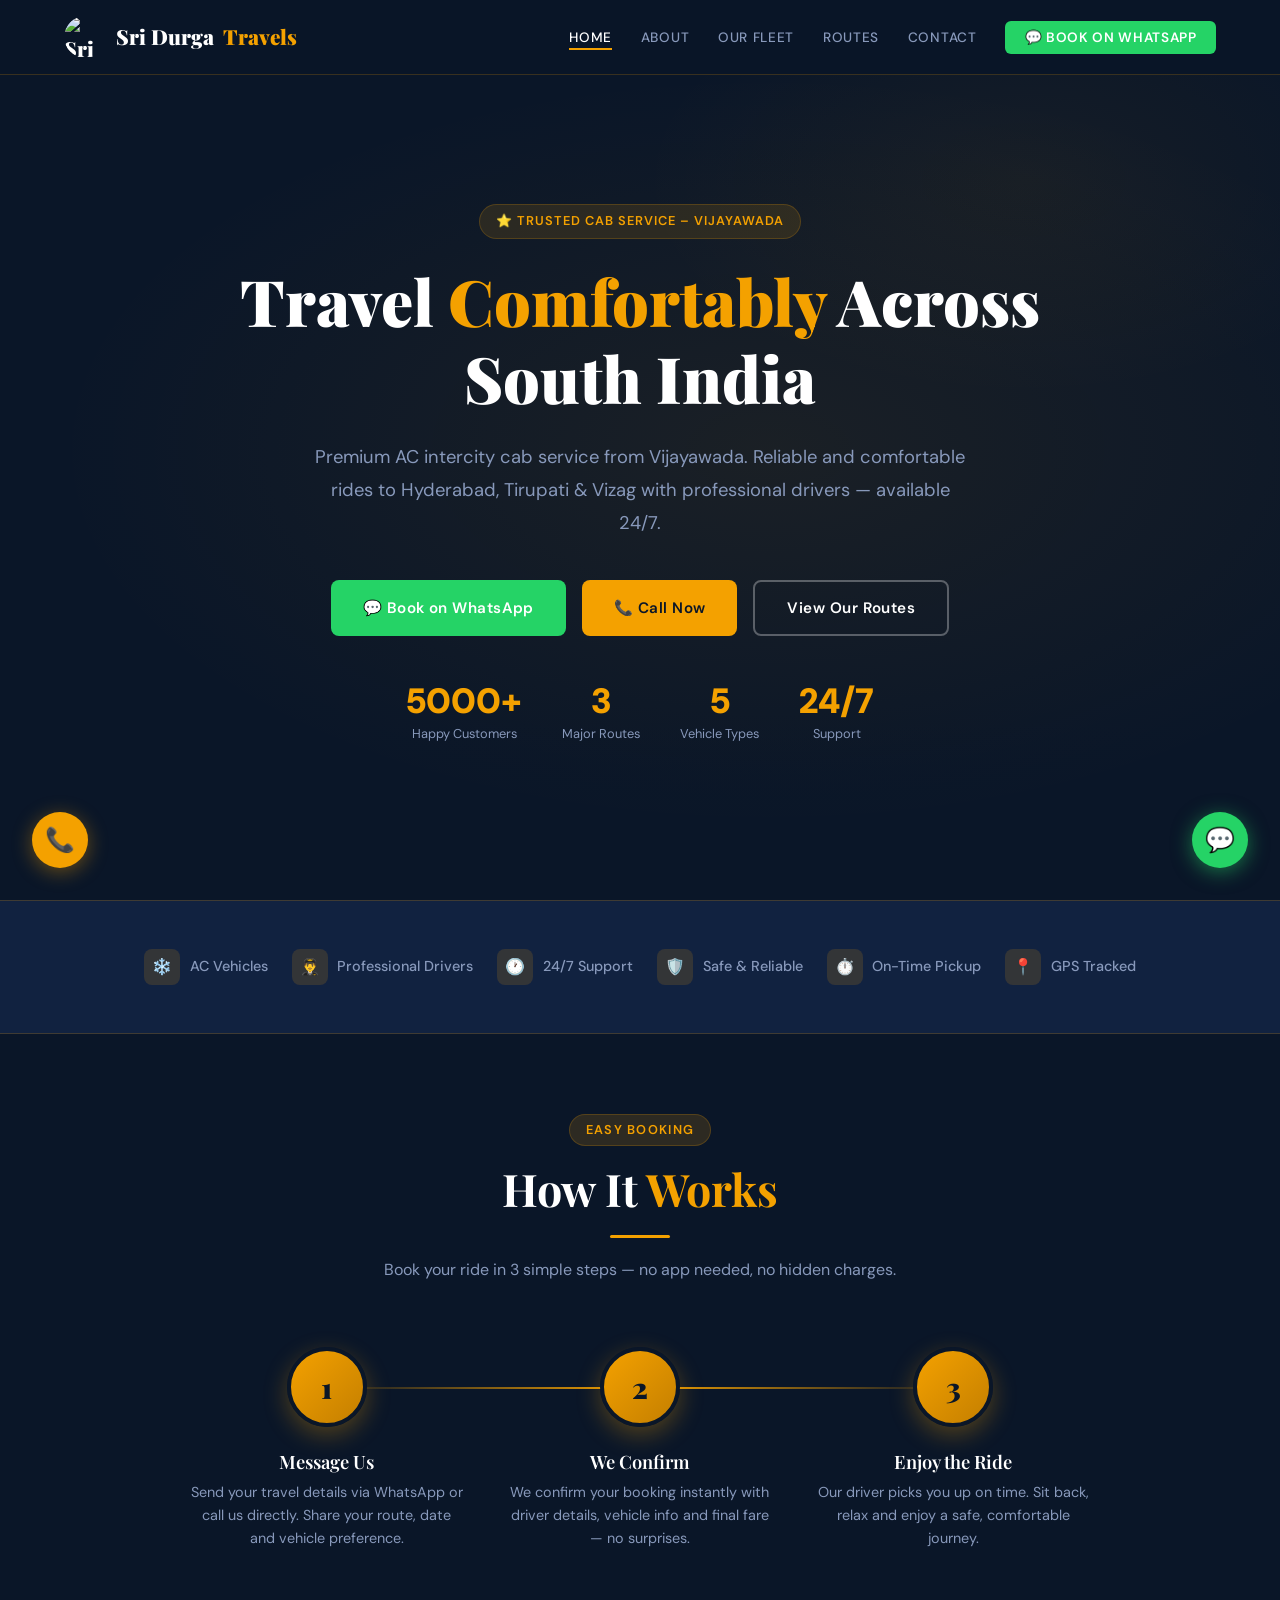
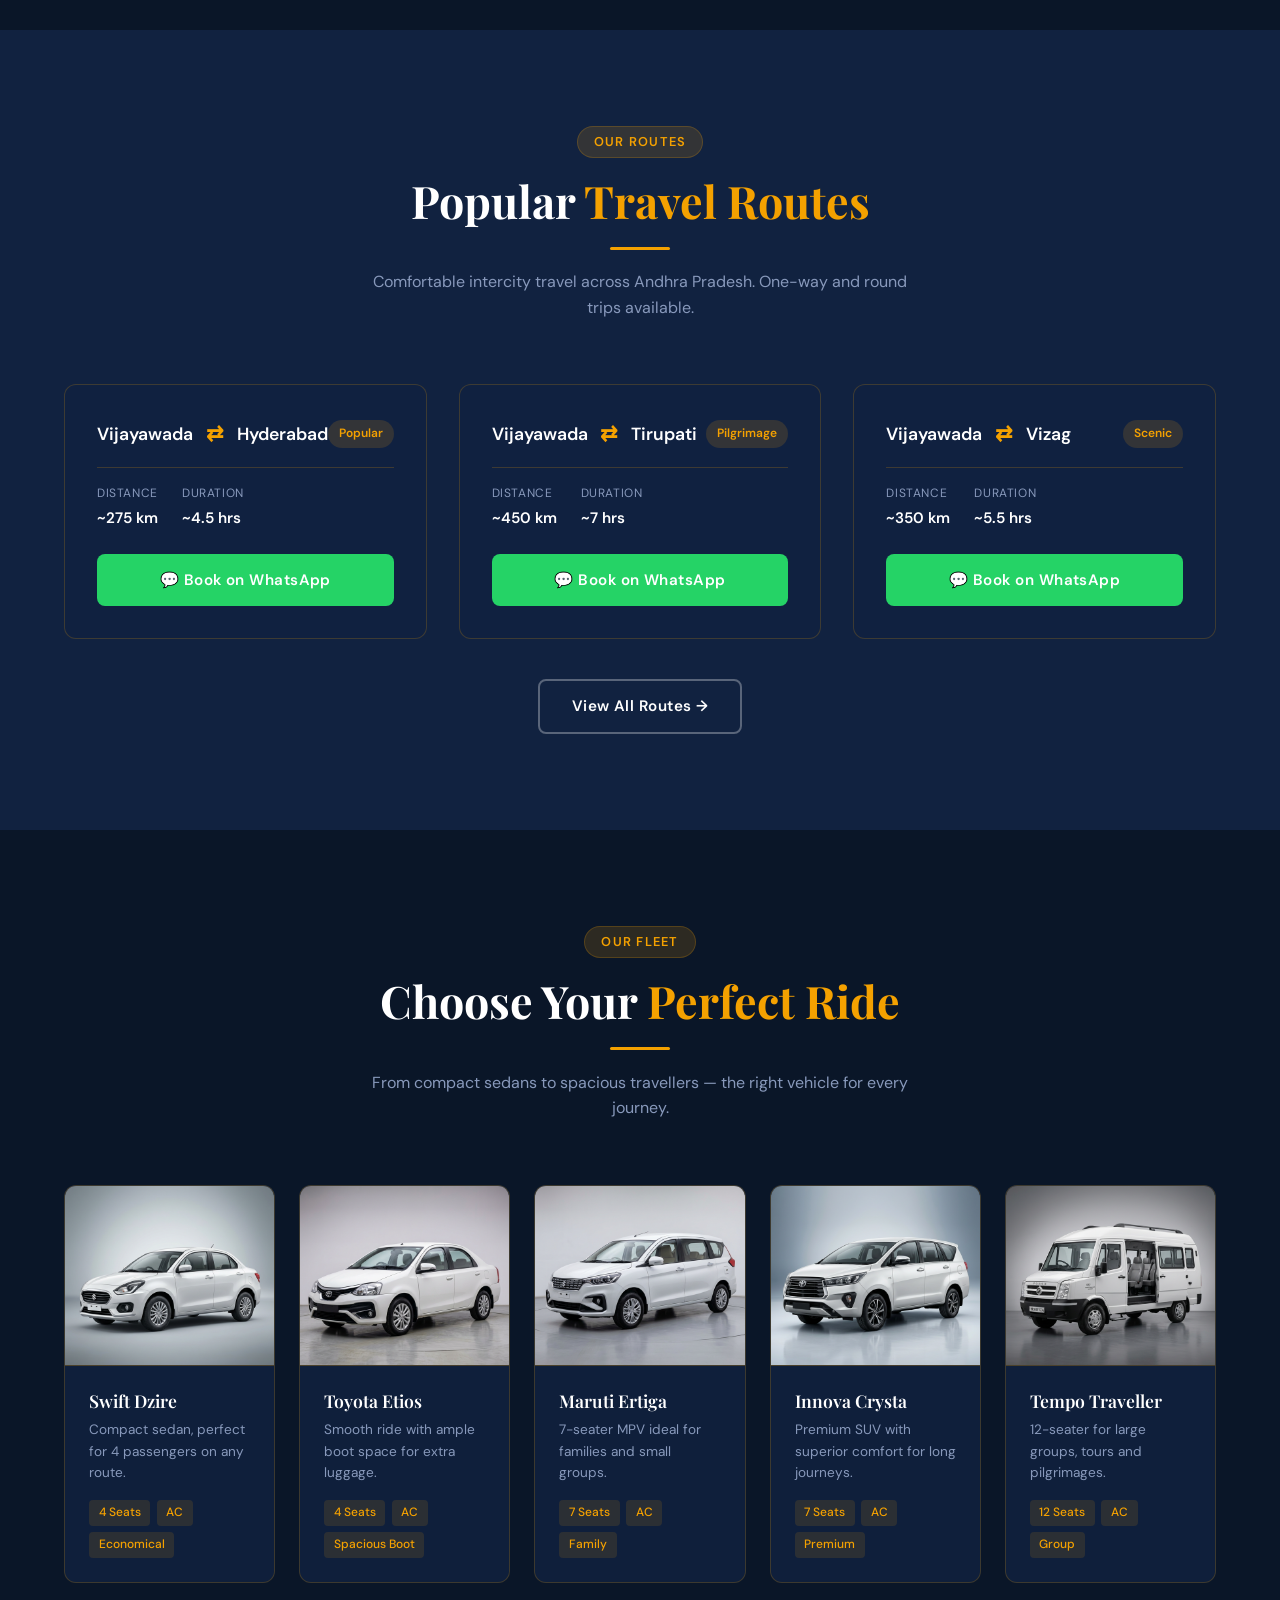
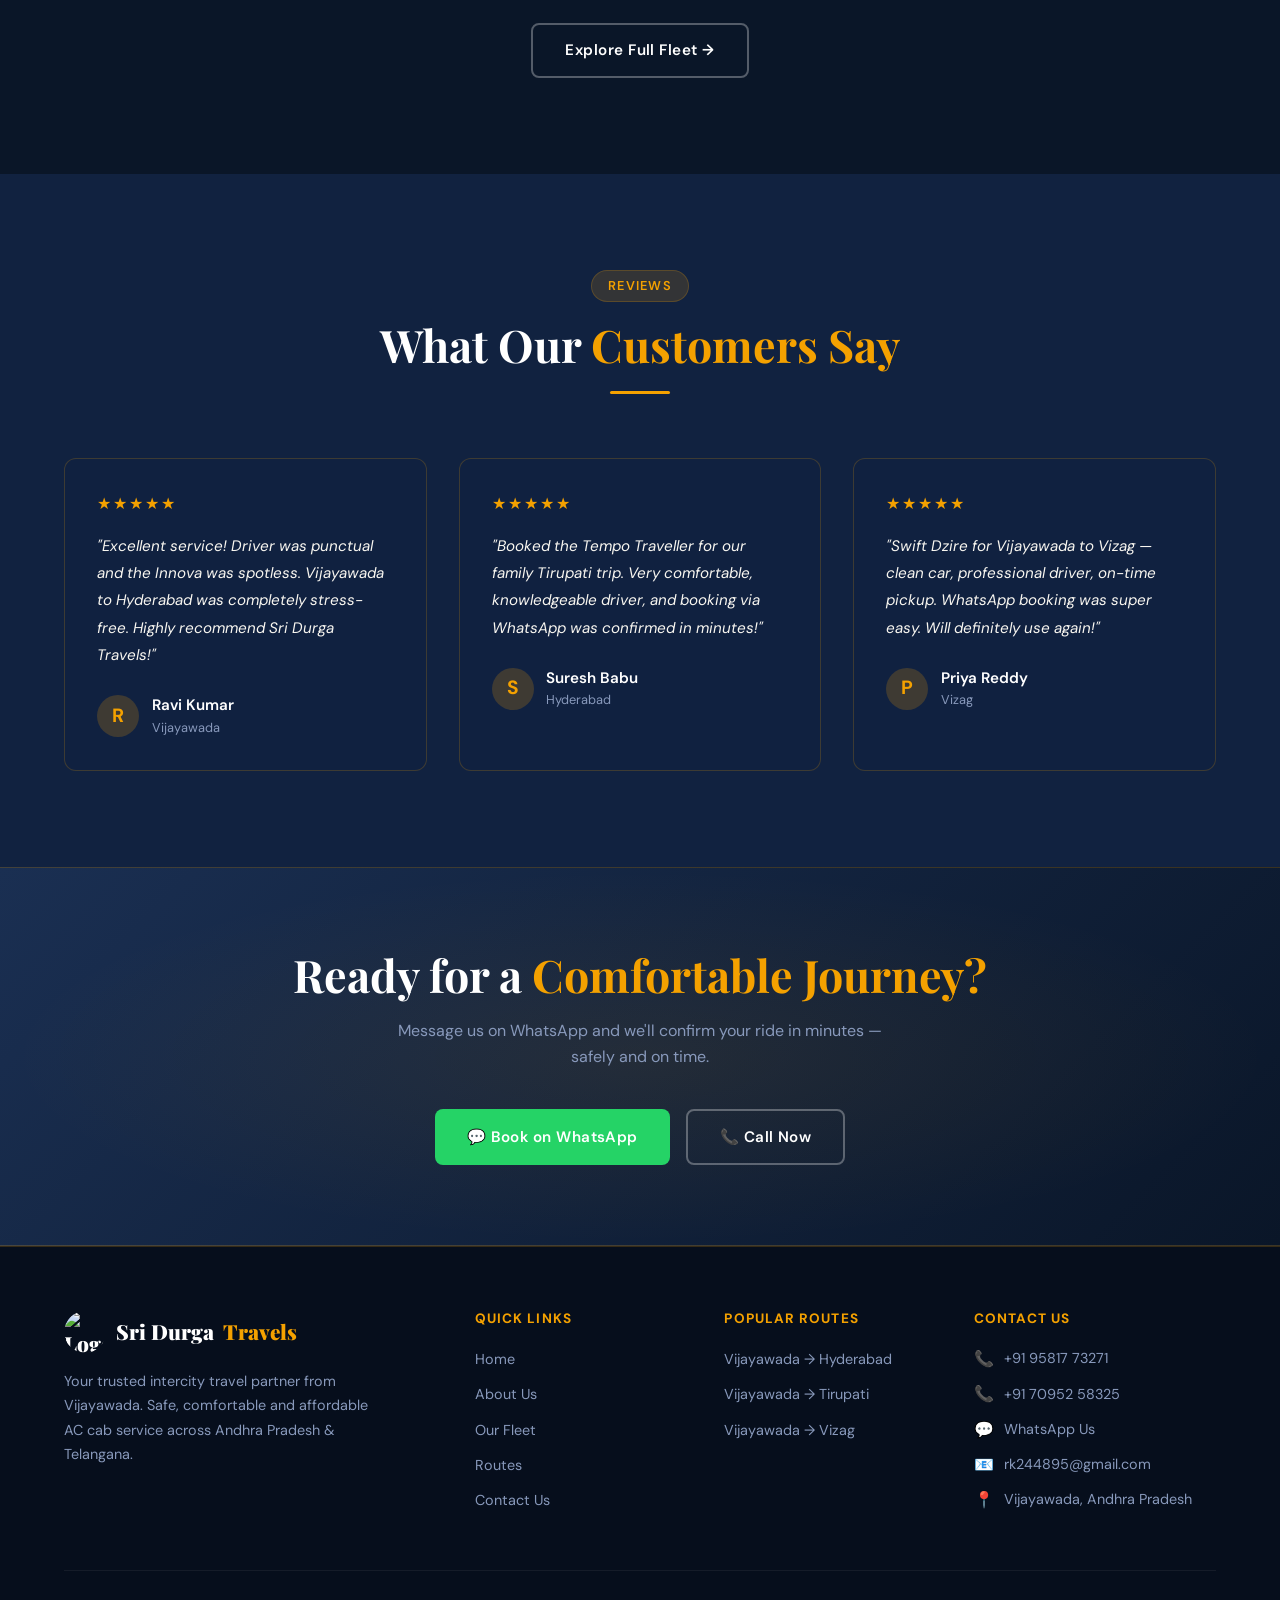
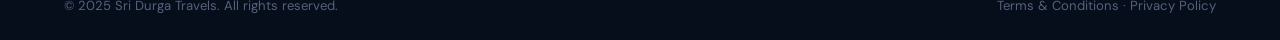
==== commit e2f4f9a4: "Add new Pages and Done some changes" ====
--- a/index.html
+++ b/index.html
@@ -103,7 +103,7 @@
     }
 
     .stat-num {
-      font-family: 'Playfair Display', serif;
+      font-family: 'DM Sans', sans-serif;
       font-size: 2.2rem;
       font-weight: 900;
       color: var(--gold);
@@ -339,7 +339,7 @@
       }
 
       .vehicle-icon {
-        height: 150px;
+        height: 200px;
       }
 
       .route-card {
@@ -386,7 +386,7 @@
       }
 
       .vehicle-icon {
-        height: 130px;
+        height: 180px;
       }
 
       .route-cities {
@@ -413,7 +413,7 @@
       <li><a href="about.html">About</a></li>
       <li><a href="fleet.html">Our Fleet</a></li>
       <li><a href="routes.html">Routes</a></li>
-      <li><a href="blog.html">Blog</a></li>
+      <!-- <li><a href="blog.html">Blog</a></li> -->
       <li><a href="contact.html">Contact</a></li>
       <li><a href="https://wa.me/919581773271" target="_blank" class="nav-cta">💬 Book on WhatsApp</a></li>
     </ul>
@@ -424,7 +424,7 @@
     <a href="about.html">About</a>
     <a href="fleet.html">Our Fleet</a>
     <a href="routes.html">Routes</a>
-    <a href="blog.html">Blog</a>
+    <!-- <a href="blog.html">Blog</a> -->
     <a href="contact.html">Contact</a>
     <a href="https://wa.me/919581773271" target="_blank">💬 Book on WhatsApp</a>
   </nav>
@@ -704,8 +704,8 @@
           <li><a href="index.html">Home</a></li>
           <li><a href="about.html">About Us</a></li>
           <li><a href="fleet.html">Our Fleet</a></li>
-          <li><a href="routes.html">Routes & Pricing</a></li>
-          <li><a href="blog.html">Travel Blog</a></li>
+          <li><a href="routes.html">Routes</a></li>
+          <!-- <li><a href="blog.html">Travel Blog</a></li> -->
           <li><a href="contact.html">Contact Us</a></li>
         </ul>
       </div>
@@ -741,4 +741,5 @@
   <script src="js/main.js"></script>
 </body>
 
-</html>+</html>
+
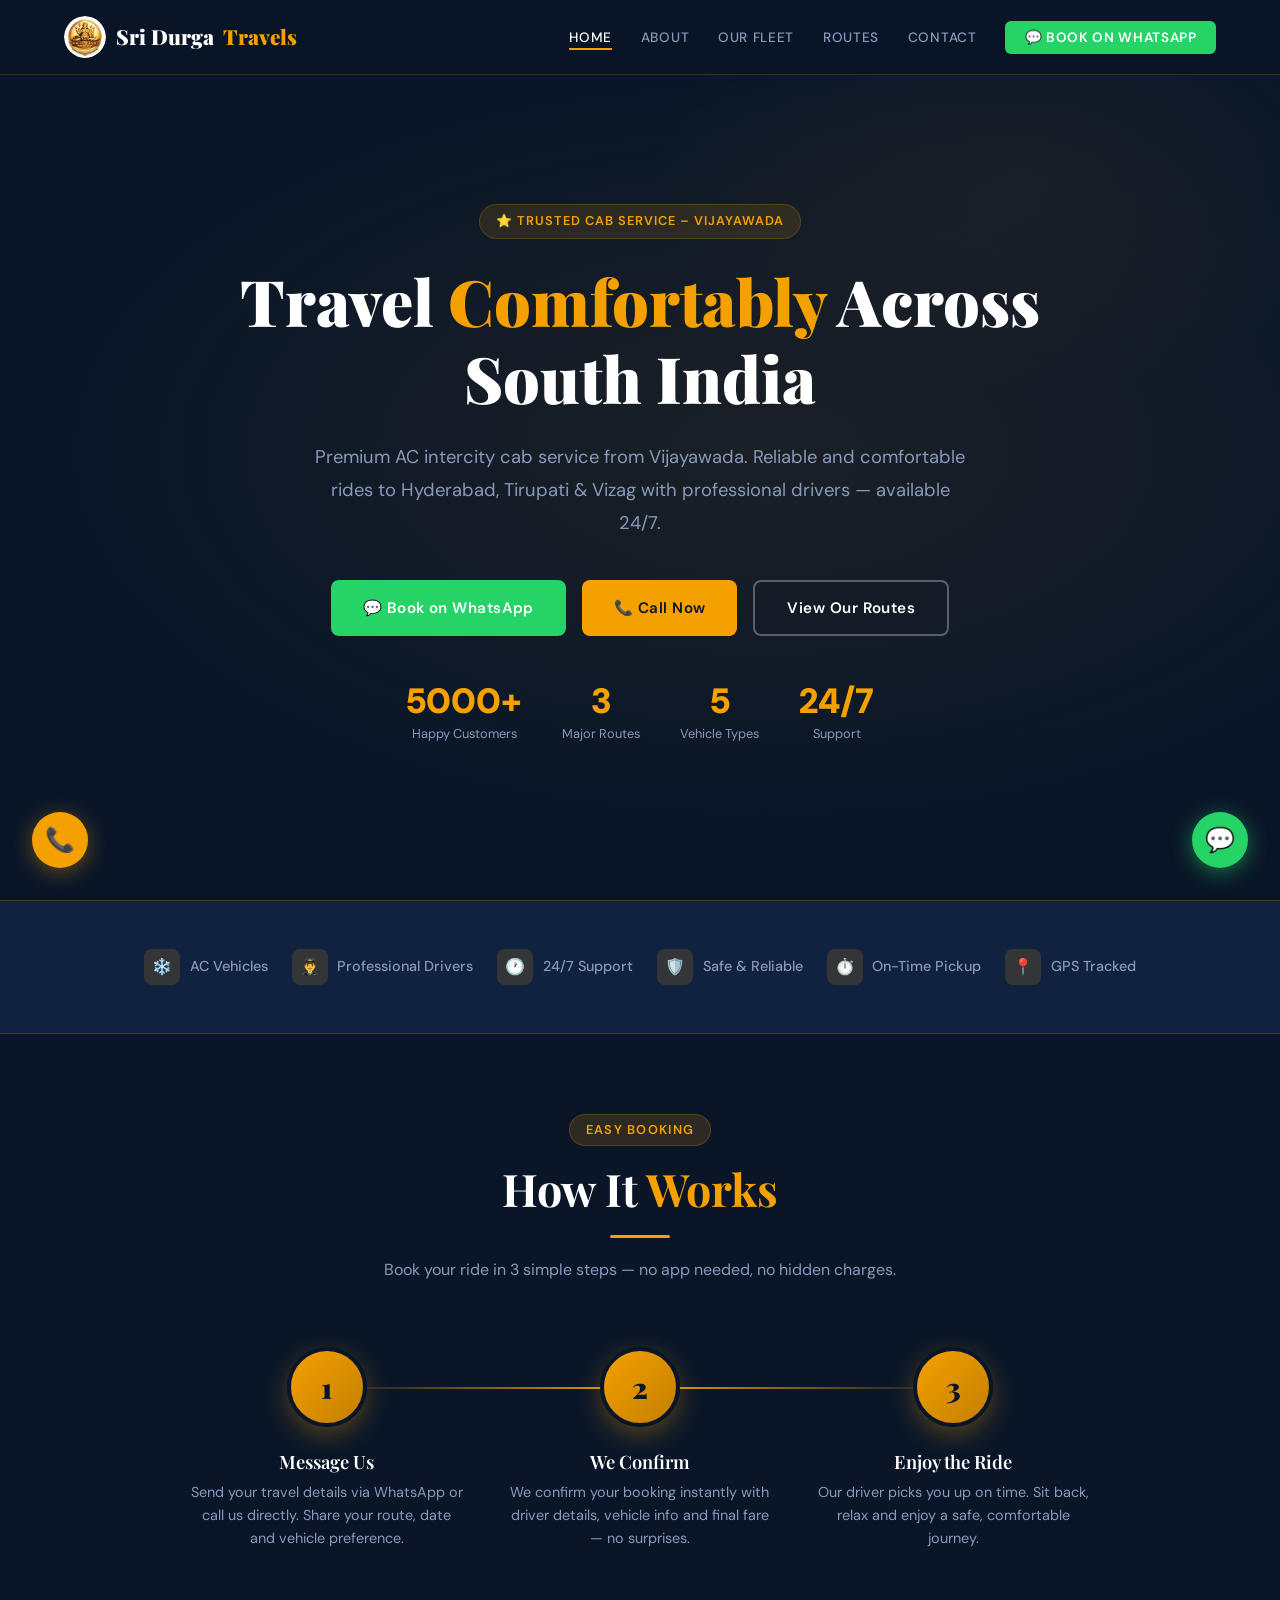
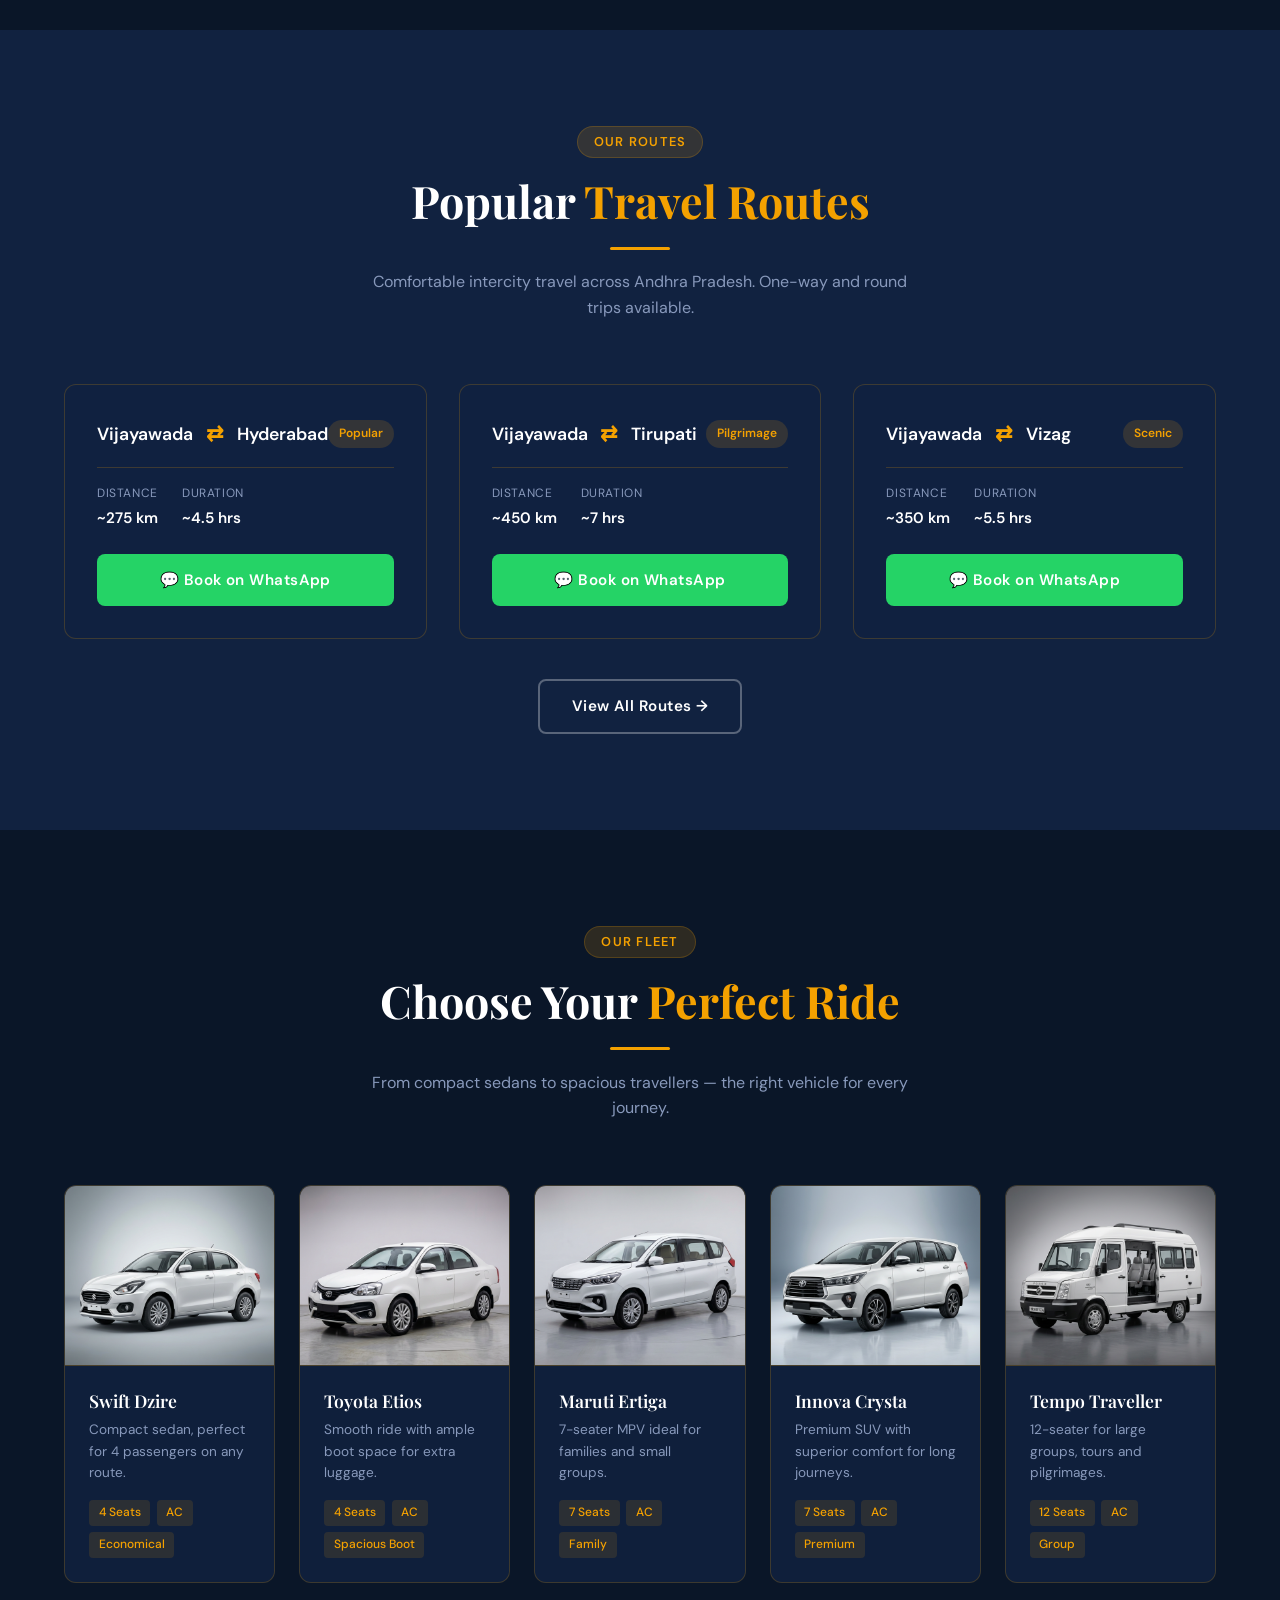
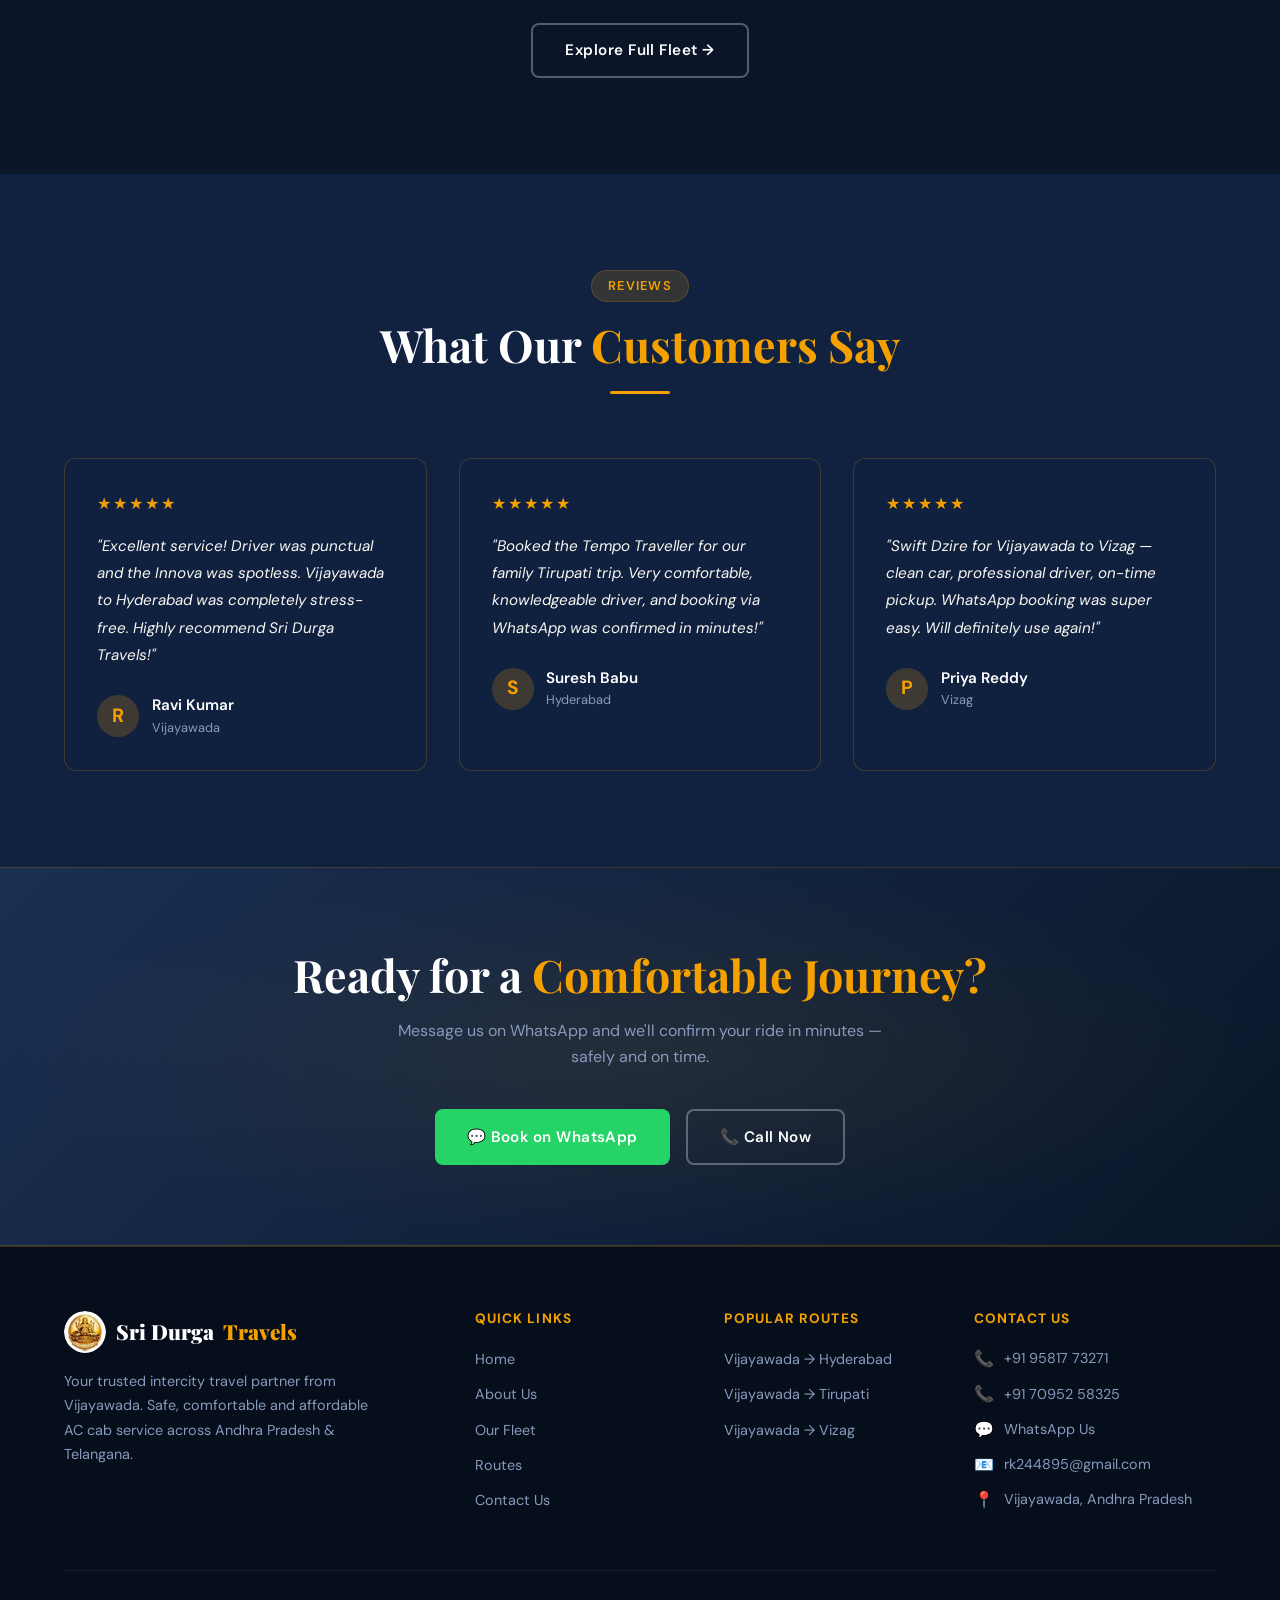
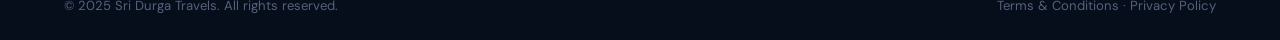
==== commit 86f1d812: "Logo and images added" ====
--- a/index.html
+++ b/index.html
@@ -405,7 +405,7 @@
 
   <nav class="navbar">
     <a href="index.html" class="logo">
-      <div class="logo-icon"><img src="images/logo.png" alt="Sri Durga Travels Logo"></div> Sri Durga
+      <div class="logo-icon"><img src="images/Logo.png" alt="Sri Durga Travels Logo"></div> Sri Durga
       <span>Travels</span>
     </a>
     <ul class="nav-links">
@@ -693,7 +693,7 @@
     <div class="footer-grid">
       <div class="footer-brand">
         <a href="index.html" class="logo">
-          <div class="logo-icon"><img src="images/logo.png" alt="Logo"></div> Sri Durga <span>Travels</span>
+          <div class="logo-icon"><img src="images/Logo.png" alt="Logo"></div> Sri Durga <span>Travels</span>
         </a>
         <p>Your trusted intercity travel partner from Vijayawada. Safe, comfortable and affordable AC cab service across
           Andhra Pradesh & Telangana.</p>
@@ -743,3 +743,4 @@
 
 </html>
 
+
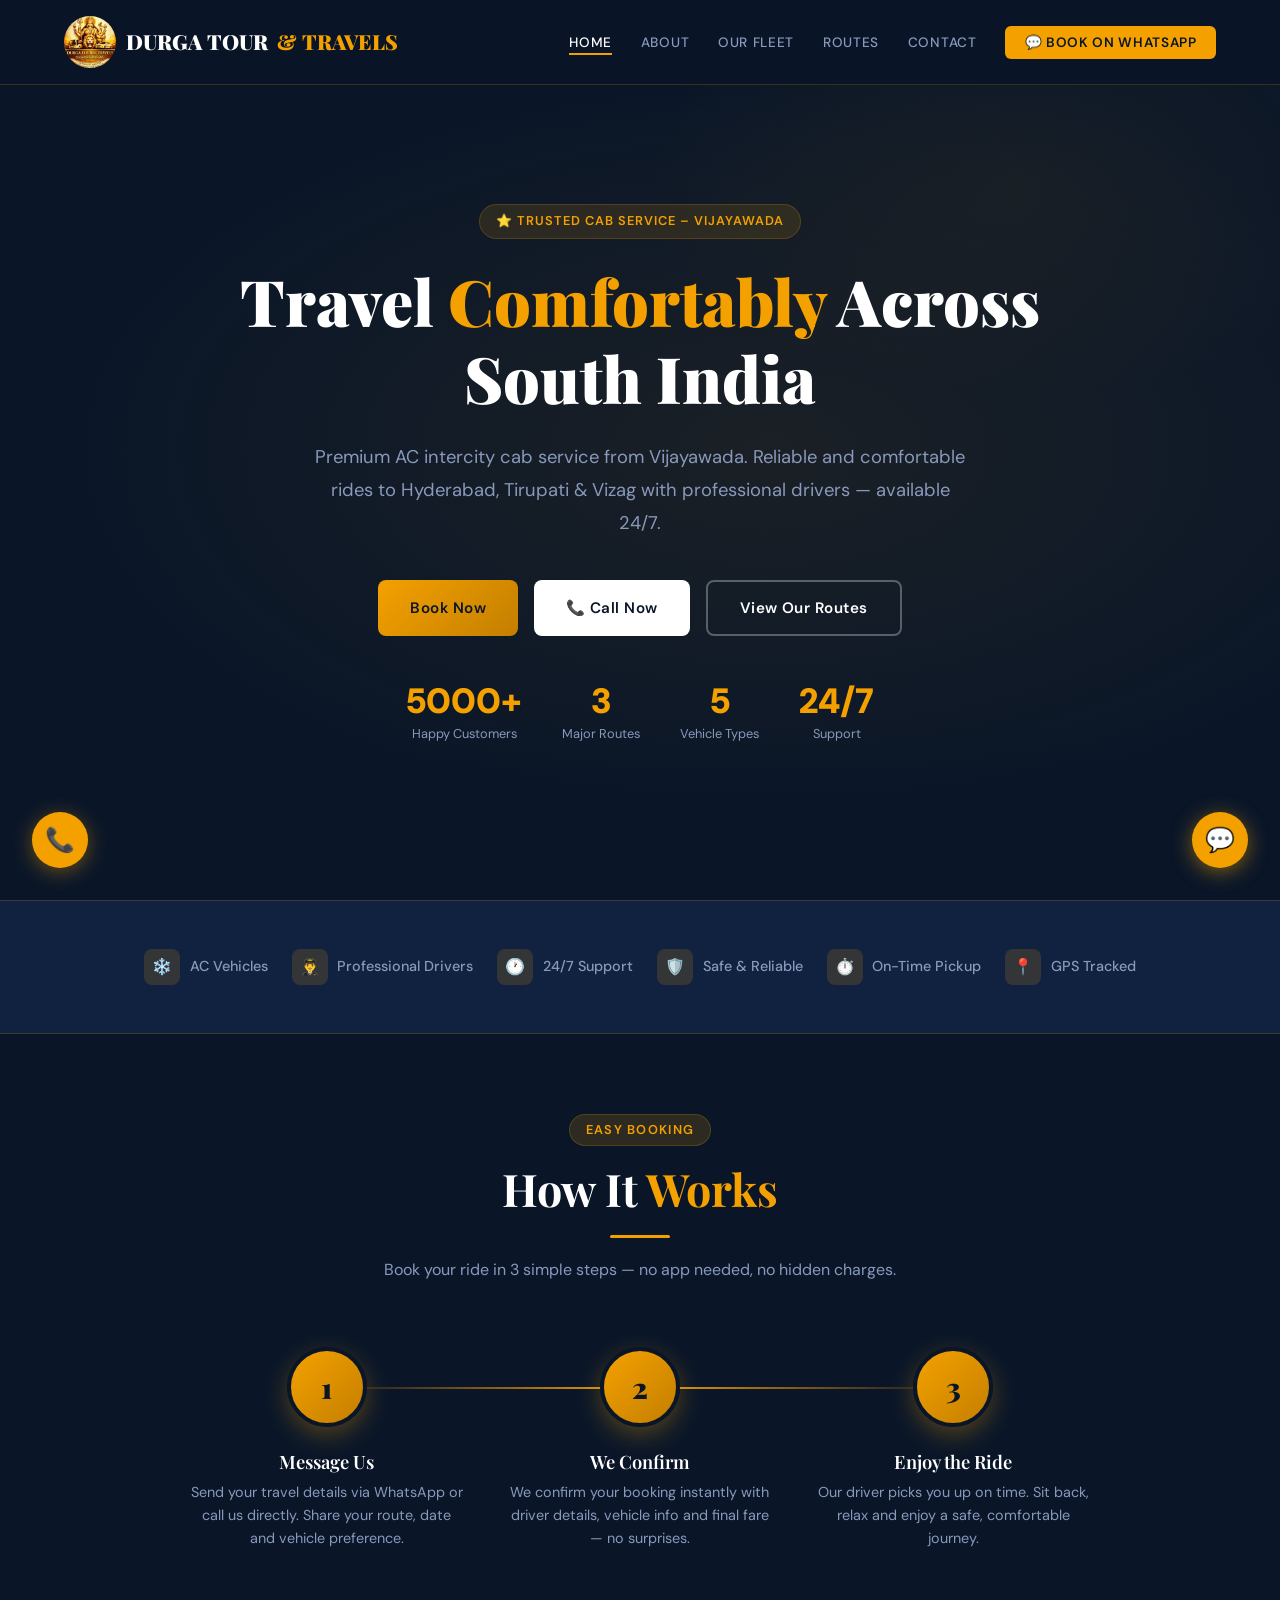
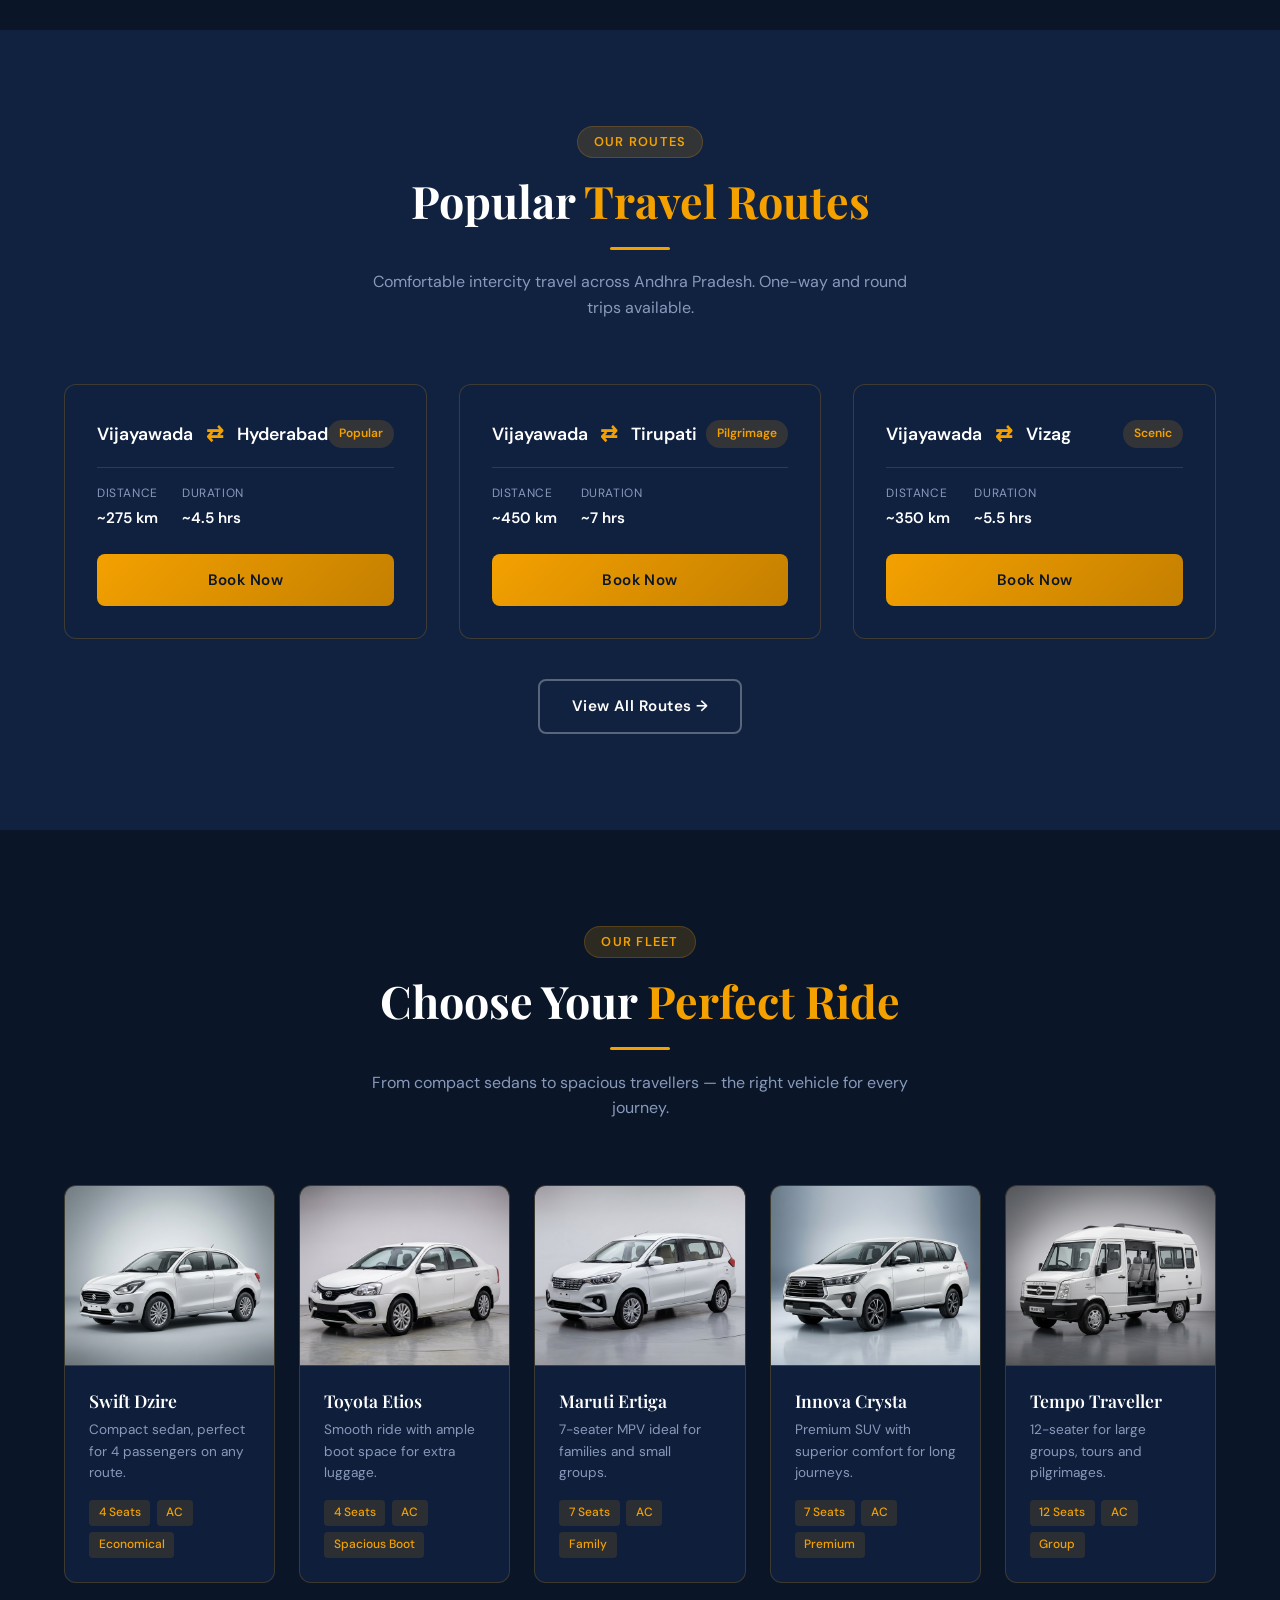
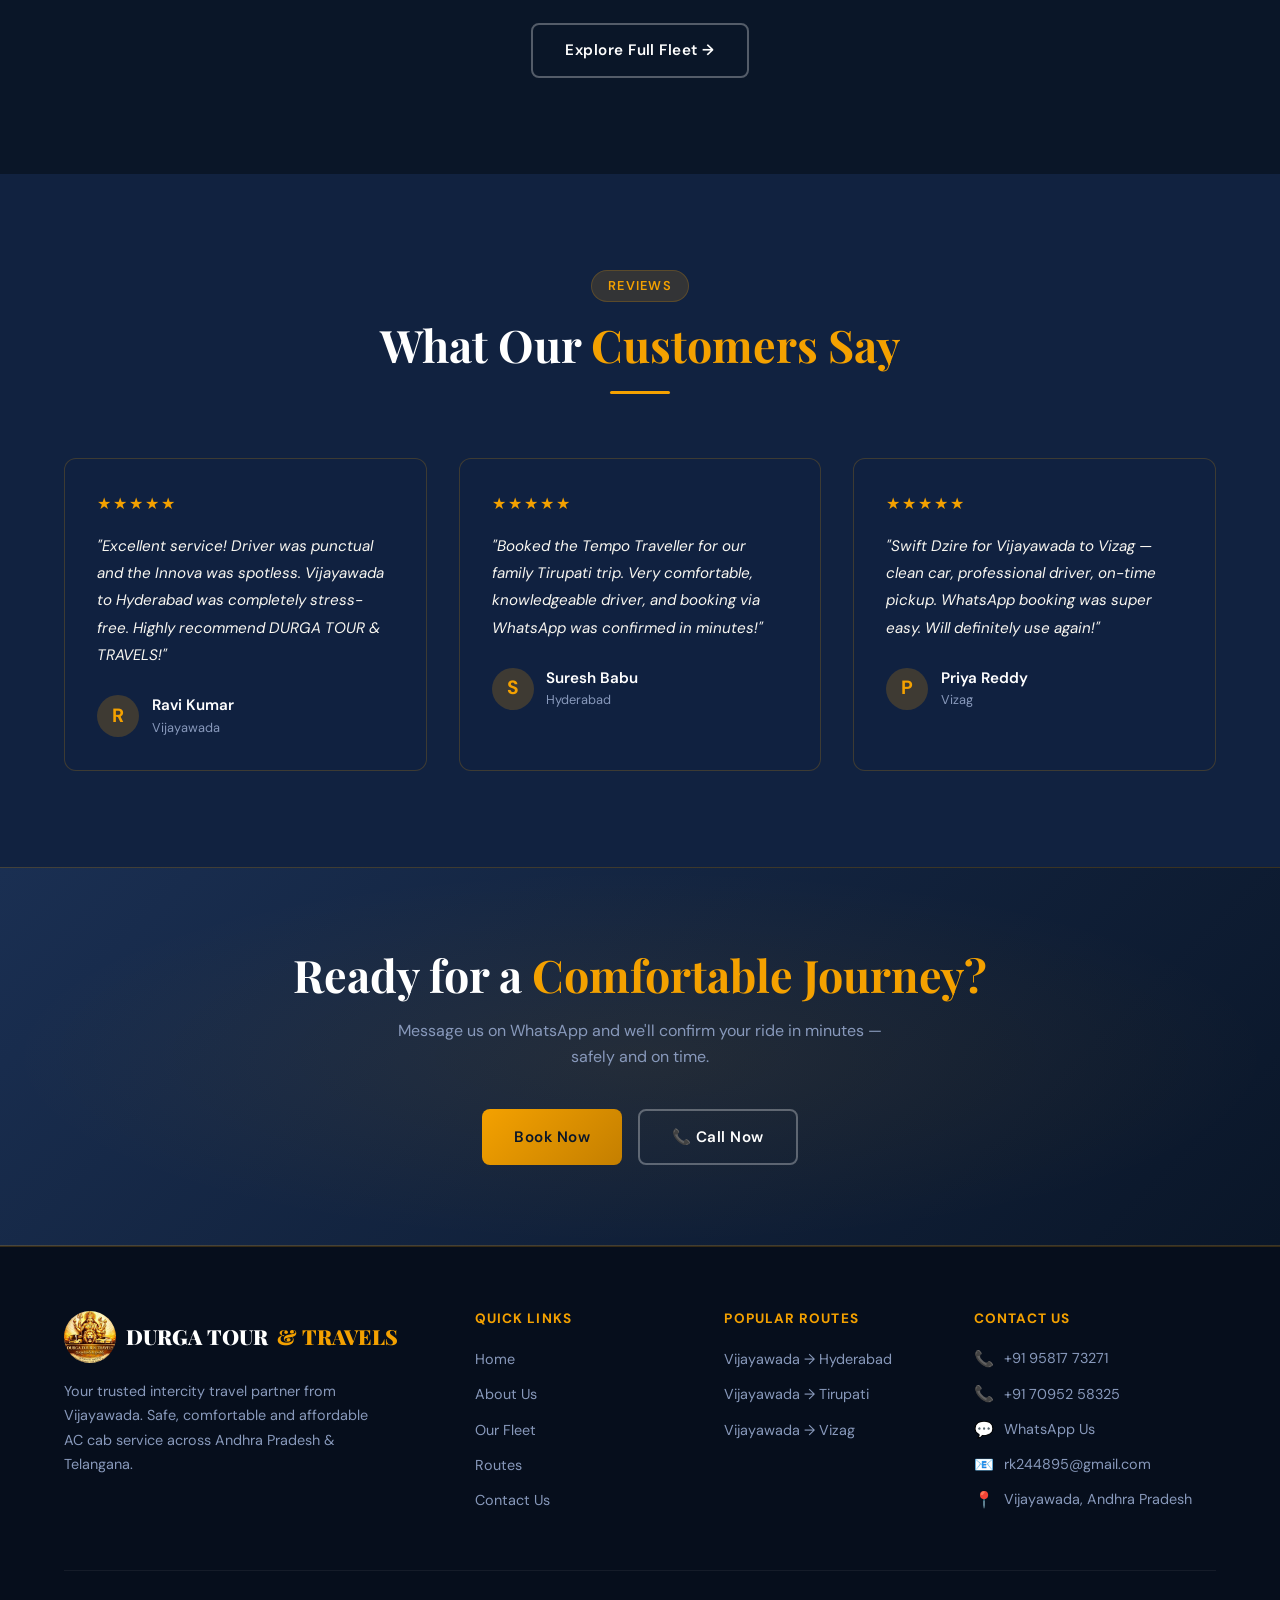
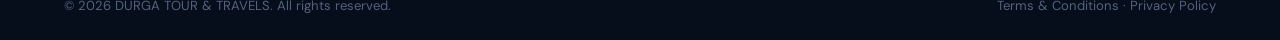
==== commit 2e13d8d5: "changed the name and logo" ====
--- a/index.html
+++ b/index.html
@@ -4,9 +4,17 @@
 <head>
   <meta charset="UTF-8" />
   <meta name="viewport" content="width=device-width, initial-scale=1.0" />
-  <title>Sri Durga Travels – Premium Intercity Cab Service | Vijayawada</title>
+  <title>DURGA TOUR & TRAVELS – Premium Intercity Cab Service | Vijayawada</title>
   <meta name="description"
-    content="Sri Durga Travels – Premium AC cab service from Vijayawada to Hyderabad, Tirupati, Vizag. Swift Dzire, Etios, Ertiga, Innova Crysta, Tempo Traveller.">
+    content="DURGA TOUR & TRAVELS – Premium AC cab service from Vijayawada to Hyderabad, Tirupati, Vizag. Swift Dzire, Etios, Ertiga, Innova Crysta, Tempo Traveller.">
+  
+  <!-- Open Graph / Facebook / WhatsApp -->
+  <meta property="og:type" content="website">
+  <meta property="og:url" content="https://sri-durga-travels.vercel.app/">
+  <meta property="og:title" content="DURGA TOUR & TRAVELS – Premium Cab Service | Vijayawada">
+  <meta property="og:description" content="Premium AC cab service from Vijayawada to Hyderabad, Tirupati & Vizag. Safe, reliable, and comfortable rides available 24/7.">
+  <meta property="og:image" content="https://sri-durga-travels.vercel.app/images/innova-crysta.png">
+
   <link rel="stylesheet" href="css/styles.css" />
   <style>
     .hero {
@@ -405,8 +413,7 @@
 
   <nav class="navbar">
     <a href="index.html" class="logo">
-      <div class="logo-icon"><img src="images/Logo.png" alt="Sri Durga Travels Logo"></div> Sri Durga
-      <span>Travels</span>
+      <div class="logo-icon"><img src="images/Logo.png" alt="DURGA TOUR & TRAVELS Logo"></div> DURGA TOUR <span>& TRAVELS</span>
     </a>
     <ul class="nav-links">
       <li><a href="index.html">Home</a></li>
@@ -438,7 +445,7 @@
       <p class="hero-desc">Premium AC intercity cab service from Vijayawada. Reliable and comfortable rides to
         Hyderabad, Tirupati & Vizag with professional drivers — available 24/7.</p>
       <div class="hero-actions">
-        <a href="https://wa.me/919581773271" target="_blank" class="btn btn-whatsapp">💬 Book on WhatsApp</a>
+        <a href="https://wa.me/919581773271" target="_blank" class="btn btn-whatsapp">Book Now</a>
         <a href="tel:+919581773271" class="btn btn-primary">📞 Call Now</a>
         <a href="routes.html" class="btn btn-outline">View Our Routes</a>
       </div>
@@ -534,7 +541,7 @@
               hrs</span></div>
         </div>
         <a href="https://wa.me/919581773271?text=Hi! I need a cab from Vijayawada to Hyderabad." target="_blank"
-          class="btn btn-whatsapp" style="width:100%;justify-content:center;margin-top:0.5rem;">💬 Book on WhatsApp</a>
+          class="btn btn-whatsapp" style="width:100%;justify-content:center;margin-top:0.5rem;">Book Now</a>
       </div>
       <div class="card route-card reveal delay-1">
         <div class="route-header">
@@ -549,7 +556,7 @@
               hrs</span></div>
         </div>
         <a href="https://wa.me/919581773271?text=Hi! I need a cab from Vijayawada to Tirupati." target="_blank"
-          class="btn btn-whatsapp" style="width:100%;justify-content:center;margin-top:0.5rem;">💬 Book on WhatsApp</a>
+          class="btn btn-whatsapp" style="width:100%;justify-content:center;margin-top:0.5rem;">Book Now</a>
       </div>
       <div class="card route-card reveal delay-2">
         <div class="route-header">
@@ -564,7 +571,7 @@
               hrs</span></div>
         </div>
         <a href="https://wa.me/919581773271?text=Hi! I need a cab from Vijayawada to Vizag." target="_blank"
-          class="btn btn-whatsapp" style="width:100%;justify-content:center;margin-top:0.5rem;">💬 Book on WhatsApp</a>
+          class="btn btn-whatsapp" style="width:100%;justify-content:center;margin-top:0.5rem;">Book Now</a>
       </div>
     </div>
     <div style="text-align:center;margin-top:2.5rem;"><a href="routes.html" class="btn btn-outline">View All Routes
@@ -642,7 +649,7 @@
       <div class="card reveal" style="padding:2rem;">
         <div class="stars">★★★★★</div>
         <p class="testimonial-text">"Excellent service! Driver was punctual and the Innova was spotless. Vijayawada to
-          Hyderabad was completely stress-free. Highly recommend Sri Durga Travels!"</p>
+          Hyderabad was completely stress-free. Highly recommend DURGA TOUR & TRAVELS!"</p>
         <div class="testimonial-author">
           <div class="author-avatar">R</div>
           <div>
@@ -683,7 +690,7 @@
     <h2>Ready for a <span class="gold-text">Comfortable Journey?</span></h2>
     <p>Message us on WhatsApp and we'll confirm your ride in minutes — safely and on time.</p>
     <div class="cta-actions">
-      <a href="https://wa.me/919581773271" target="_blank" class="btn btn-whatsapp">💬 Book on WhatsApp</a>
+      <a href="https://wa.me/919581773271" target="_blank" class="btn btn-whatsapp">Book Now</a>
       <a href="tel:+919581773271" class="btn btn-outline">📞 Call Now</a>
     </div>
   </section>
@@ -693,7 +700,7 @@
     <div class="footer-grid">
       <div class="footer-brand">
         <a href="index.html" class="logo">
-          <div class="logo-icon"><img src="images/Logo.png" alt="Logo"></div> Sri Durga <span>Travels</span>
+          <div class="logo-icon"><img src="images/Logo.png" alt="Logo"></div> DURGA TOUR <span>& TRAVELS</span>
         </a>
         <p>Your trusted intercity travel partner from Vijayawada. Safe, comfortable and affordable AC cab service across
           Andhra Pradesh & Telangana.</p>
@@ -728,7 +735,7 @@
       </div>
     </div>
     <div class="footer-bottom">
-      <p>© 2025 Sri Durga Travels. All rights reserved.</p>
+      <p>© 2026 DURGA TOUR & TRAVELS. All rights reserved.</p>
       <p><a href="terms.html" style="color:inherit;">Terms & Conditions</a> · <a href="terms.html"
           style="color:inherit;">Privacy Policy</a></p>
     </div>
--- a/css/styles.css
+++ b/css/styles.css
@@ -120,8 +120,8 @@
 }
 
 .logo-icon {
-  width: 42px;
-  height: 42px;
+  width: 52px;
+  height: 52px;
   border-radius: 50%;
   overflow: hidden;
   display: flex;
@@ -136,6 +136,7 @@
   height: 100%;
   object-fit: cover;
   border-radius: 50%;
+  transform: scale(1.4);
 }
 
 .nav-links {
@@ -177,15 +178,15 @@
 }
 
 .nav-cta {
-  background: #25D366 !important;
-  color: white !important;
+  background: var(--gold) !important;
+  color: var(--navy) !important;
   padding: 0.5rem 1.2rem;
   border-radius: 6px;
   font-weight: 600 !important;
 }
 
 .nav-cta:hover {
-  background: #1EBE57 !important;
+  background: var(--gold-light) !important;
   transform: translateY(-1px);
 }
 
@@ -273,14 +274,14 @@
 }
 
 .btn-primary {
-  background: var(--gold);
+  background: var(--white);
   color: var(--navy);
 }
 
 .btn-primary:hover {
-  background: var(--gold-light);
+  background: var(--off-white);
   transform: translateY(-2px);
-  box-shadow: 0 8px 25px rgba(244, 161, 0, 0.4);
+  box-shadow: 0 8px 25px rgba(255, 255, 255, 0.2);
 }
 
 .btn-outline {
@@ -296,14 +297,15 @@
 }
 
 .btn-whatsapp {
-  background: #25D366;
-  color: white;
+  background: linear-gradient(135deg, var(--gold), var(--gold-dark));
+  color: var(--navy);
+  border: none;
 }
 
 .btn-whatsapp:hover {
-  background: #1EBE57;
+  background: linear-gradient(135deg, var(--gold-light), var(--gold));
   transform: translateY(-2px);
-  box-shadow: 0 8px 25px rgba(37, 211, 102, 0.4);
+  box-shadow: 0 8px 25px rgba(244, 161, 0, 0.4);
 }
 
 /* ── SECTIONS ── */
@@ -583,14 +585,14 @@
   z-index: 999;
   width: 56px;
   height: 56px;
-  background: #25D366;
+  background: var(--gold);
   border-radius: 50%;
   display: flex;
   align-items: center;
   justify-content: center;
   font-size: 1.5rem;
-  color: white;
-  box-shadow: 0 4px 20px rgba(37, 211, 102, 0.5);
+  color: var(--navy);
+  box-shadow: 0 4px 20px rgba(244, 161, 0, 0.5);
   transition: var(--transition);
   text-decoration: none;
   animation: pulse-wa 2.5s infinite;
@@ -604,11 +606,11 @@
 
   0%,
   100% {
-    box-shadow: 0 4px 20px rgba(37, 211, 102, 0.5);
+    box-shadow: 0 4px 20px rgba(244, 161, 0, 0.5);
   }
 
   50% {
-    box-shadow: 0 4px 40px rgba(37, 211, 102, 0.8);
+    box-shadow: 0 4px 40px rgba(244, 161, 0, 0.8);
   }
 }
 
@@ -837,9 +839,9 @@
 .form-success {
   display: none;
   text-align: center;
-  padding: 2rem;
-  background: rgba(37, 211, 102, 0.1);
-  border: 1px solid rgba(37, 211, 102, 0.3);
+  padding: 1.5rem;
+  background: rgba(244, 161, 0, 0.1);
+  border: 1px solid rgba(244, 161, 0, 0.3);
   border-radius: 12px;
   margin-top: 1rem;
 }
@@ -849,8 +851,9 @@
 }
 
 .form-success h4 {
-  color: #4ade80;
+  color: var(--gold);
   margin-bottom: 0.5rem;
+  font-size: 1rem;
 }
 
 /* ── ANIMATIONS ── */
